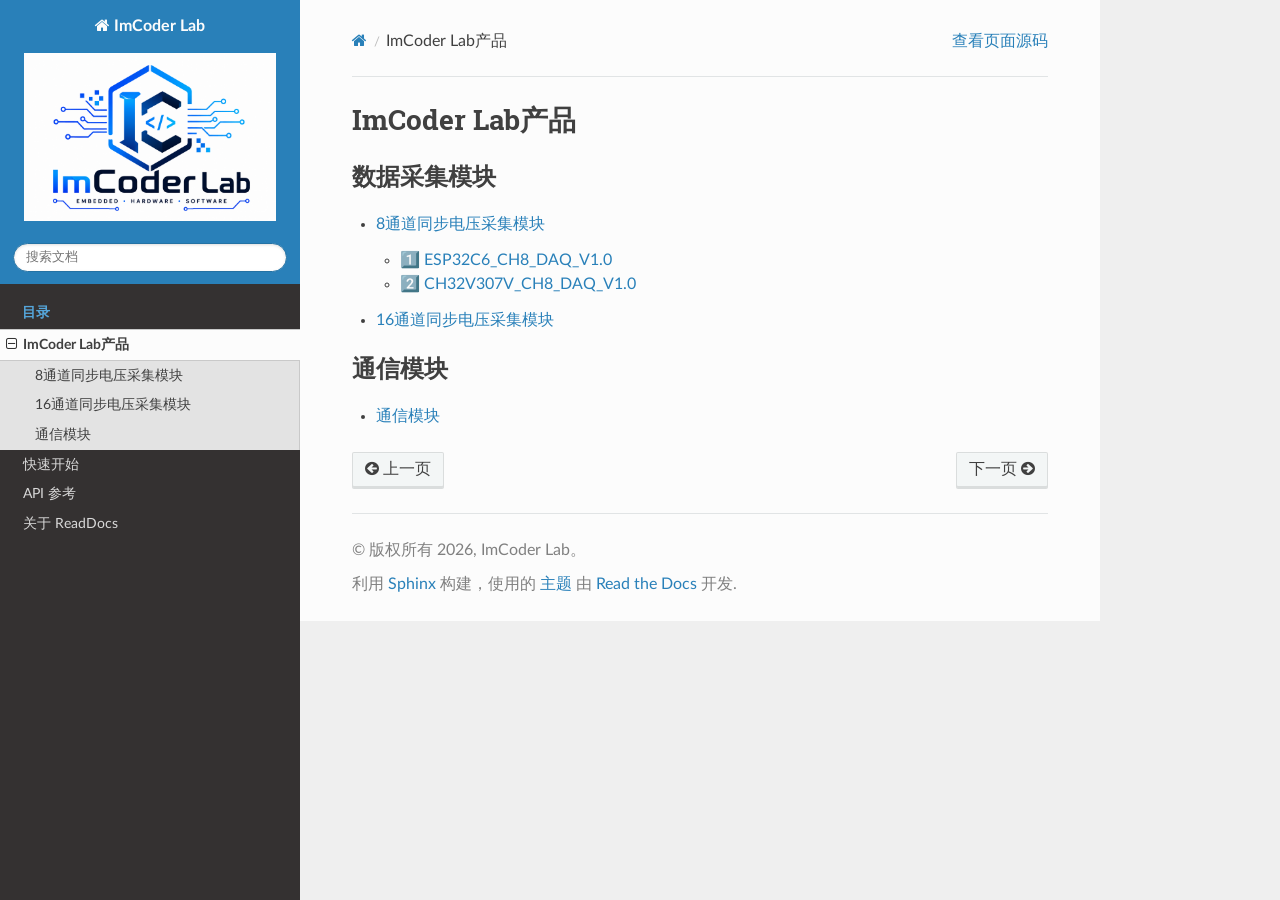
==== COYOO/index.html @ 56fe459a "deploy: b90e2e3e01187cd145801e1b034f54eebf0fd75b" ====
<!DOCTYPE html>
<html class="writer-html5" lang="zh-CN" data-content_root="../">
<head>
  <meta charset="utf-8" /><meta name="viewport" content="width=device-width, initial-scale=1" />

  <meta name="viewport" content="width=device-width, initial-scale=1.0" />
  <title>ImCoder Lab产品 &mdash; ImCoder Lab V1.0 文档</title>
      <link rel="stylesheet" type="text/css" href="../_static/pygments.css?v=b86133f3" />
      <link rel="stylesheet" type="text/css" href="../_static/css/theme.css?v=9edc463e" />
      <link rel="stylesheet" type="text/css" href="../_static/custom.css?v=e322a08d" />

  
      <script src="../_static/jquery.js?v=5d32c60e"></script>
      <script src="../_static/_sphinx_javascript_frameworks_compat.js?v=2cd50e6c"></script>
      <script src="../_static/documentation_options.js?v=3f0bcac8"></script>
      <script src="../_static/doctools.js?v=fd6eb6e6"></script>
      <script src="../_static/sphinx_highlight.js?v=6ffebe34"></script>
      <script src="../_static/translations.js?v=540d3cec"></script>
    <script src="../_static/js/theme.js"></script>
    <link rel="author" title="关于此文档" href="../about.html" />
    <link rel="index" title="索引" href="../genindex.html" />
    <link rel="search" title="搜索" href="../search.html" />
    <link rel="next" title="8通道同步电压采集模块" href="COYOO.html" />
    <link rel="prev" title="ImCoder Lab 文档中心" href="../index.html" /> 
</head>

<body class="wy-body-for-nav"> 
  <div class="wy-grid-for-nav">
    <nav data-toggle="wy-nav-shift" class="wy-nav-side">
      <div class="wy-side-scroll">
        <div class="wy-side-nav-search" >

          
          
          <a href="../index.html" class="icon icon-home">
            ImCoder Lab
              <img src="../_static/logo.svg" class="logo" alt="Logo"/>
          </a>
<div role="search">
  <form id="rtd-search-form" class="wy-form" action="../search.html" method="get">
    <input type="text" name="q" placeholder="搜索文档" aria-label="搜索文档" />
    <input type="hidden" name="check_keywords" value="yes" />
    <input type="hidden" name="area" value="default" />
  </form>
</div>
        </div><div class="wy-menu wy-menu-vertical" data-spy="affix" role="navigation" aria-label="导航菜单">
              <p class="caption" role="heading"><span class="caption-text">目录</span></p>
<ul class="current">
<li class="toctree-l1 current"><a class="current reference internal" href="#">ImCoder Lab产品</a><ul>
<li class="toctree-l2"><a class="reference internal" href="COYOO.html">8通道同步电压采集模块</a></li>
<li class="toctree-l2"><a class="reference internal" href="COYOO.html#id2">16通道同步电压采集模块</a></li>
<li class="toctree-l2"><a class="reference internal" href="imod.html">通信模块</a></li>
</ul>
</li>
<li class="toctree-l1"><a class="reference internal" href="../quickstart.html">快速开始</a></li>
<li class="toctree-l1"><a class="reference internal" href="../api.html">API 参考</a></li>
<li class="toctree-l1"><a class="reference internal" href="../about.html">关于 ReadDocs</a></li>
</ul>

        </div>
      </div>
    </nav>

    <section data-toggle="wy-nav-shift" class="wy-nav-content-wrap"><nav class="wy-nav-top" aria-label="移动版导航菜单" >
          <i data-toggle="wy-nav-top" class="fa fa-bars"></i>
          <a href="../index.html">ImCoder Lab</a>
      </nav>

      <div class="wy-nav-content">
        <div class="rst-content">
          <div role="navigation" aria-label="页面导航">
  <ul class="wy-breadcrumbs">
      <li><a href="../index.html" class="icon icon-home" aria-label="Home"></a></li>
      <li class="breadcrumb-item active">ImCoder Lab产品</li>
      <li class="wy-breadcrumbs-aside">
            <a href="../_sources/COYOO/index.rst.txt" rel="nofollow"> 查看页面源码</a>
      </li>
  </ul>
  <hr/>
</div>
          <div role="main" class="document" itemscope="itemscope" itemtype="http://schema.org/Article">
           <div itemprop="articleBody">
             
  <section id="imcoder-lab">
<h1>ImCoder Lab产品<a class="headerlink" href="#imcoder-lab" title="链接到此标题。"></a></h1>
<div class="toctree-wrapper compound">
<p class="caption" role="heading"><span class="caption-text">数据采集模块</span></p>
<ul>
<li class="toctree-l1"><a class="reference internal" href="COYOO.html">8通道同步电压采集模块</a><ul>
<li class="toctree-l2"><a class="reference internal" href="COYOO.html#esp32c6-ch8-daq-v1-0"><span class="xref myst">1️⃣ ESP32C6_CH8_DAQ_V1.0</span></a></li>
<li class="toctree-l2"><a class="reference internal" href="COYOO.html#ch32v307v-ch8-daq-v1-0"><span class="xref myst">2️⃣ CH32V307V_CH8_DAQ_V1.0</span></a></li>
</ul>
</li>
<li class="toctree-l1"><a class="reference internal" href="COYOO.html#id2">16通道同步电压采集模块</a></li>
</ul>
</div>
<div class="toctree-wrapper compound">
<p class="caption" role="heading"><span class="caption-text">通信模块</span></p>
<ul>
<li class="toctree-l1"><a class="reference internal" href="imod.html">通信模块</a></li>
</ul>
</div>
</section>


           </div>
          </div>
          <footer><div class="rst-footer-buttons" role="navigation" aria-label="页脚">
        <a href="../index.html" class="btn btn-neutral float-left" title="ImCoder Lab 文档中心" accesskey="p" rel="prev"><span class="fa fa-arrow-circle-left" aria-hidden="true"></span> 上一页</a>
        <a href="COYOO.html" class="btn btn-neutral float-right" title="8通道同步电压采集模块" accesskey="n" rel="next">下一页 <span class="fa fa-arrow-circle-right" aria-hidden="true"></span></a>
    </div>

  <hr/>

  <div role="contentinfo">
    <p>&#169; 版权所有 2026, ImCoder Lab。</p>
  </div>

  利用 <a href="https://www.sphinx-doc.org/">Sphinx</a> 构建，使用的 
    <a href="https://github.com/readthedocs/sphinx_rtd_theme">主题</a>
    由 <a href="https://readthedocs.org">Read the Docs</a> 开发.
   

</footer>
        </div>
      </div>
    </section>
  </div>
  <script>
      jQuery(function () {
          SphinxRtdTheme.Navigation.enable(true);
      });
  </script> 

</body>
</html>
---- _static/pygments.css ----
pre { line-height: 125%; }
td.linenos .normal { color: inherit; background-color: transparent; padding-left: 5px; padding-right: 5px; }
span.linenos { color: inherit; background-color: transparent; padding-left: 5px; padding-right: 5px; }
td.linenos .special { color: #000000; background-color: #ffffc0; padding-left: 5px; padding-right: 5px; }
span.linenos.special { color: #000000; background-color: #ffffc0; padding-left: 5px; padding-right: 5px; }
.highlight .hll { background-color: #ffffcc }
.highlight { background: #f8f8f8; }
.highlight .c { color: #3D7B7B; font-style: italic } /* Comment */
.highlight .err { border: 1px solid #F00 } /* Error */
.highlight .k { color: #008000; font-weight: bold } /* Keyword */
.highlight .o { color: #666 } /* Operator */
.highlight .ch { color: #3D7B7B; font-style: italic } /* Comment.Hashbang */
.highlight .cm { color: #3D7B7B; font-style: italic } /* Comment.Multiline */
.highlight .cp { color: #9C6500 } /* Comment.Preproc */
.highlight .cpf { color: #3D7B7B; font-style: italic } /* Comment.PreprocFile */
.highlight .c1 { color: #3D7B7B; font-style: italic } /* Comment.Single */
.highlight .cs { color: #3D7B7B; font-style: italic } /* Comment.Special */
.highlight .gd { color: #A00000 } /* Generic.Deleted */
.highlight .ge { font-style: italic } /* Generic.Emph */
.highlight .ges { font-weight: bold; font-style: italic } /* Generic.EmphStrong */
.highlight .gr { color: #E40000 } /* Generic.Error */
.highlight .gh { color: #000080; font-weight: bold } /* Generic.Heading */
.highlight .gi { color: #008400 } /* Generic.Inserted */
.highlight .go { color: #717171 } /* Generic.Output */
.highlight .gp { color: #000080; font-weight: bold } /* Generic.Prompt */
.highlight .gs { font-weight: bold } /* Generic.Strong */
.highlight .gu { color: #800080; font-weight: bold } /* Generic.Subheading */
.highlight .gt { color: #04D } /* Generic.Traceback */
.highlight .kc { color: #008000; font-weight: bold } /* Keyword.Constant */
.highlight .kd { color: #008000; font-weight: bold } /* Keyword.Declaration */
.highlight .kn { color: #008000; font-weight: bold } /* Keyword.Namespace */
.highlight .kp { color: #008000 } /* Keyword.Pseudo */
.highlight .kr { color: #008000; font-weight: bold } /* Keyword.Reserved */
.highlight .kt { color: #B00040 } /* Keyword.Type */
.highlight .m { color: #666 } /* Literal.Number */
.highlight .s { color: #BA2121 } /* Literal.String */
.highlight .na { color: #687822 } /* Name.Attribute */
.highlight .nb { color: #008000 } /* Name.Builtin */
.highlight .nc { color: #00F; font-weight: bold } /* Name.Class */
.highlight .no { color: #800 } /* Name.Constant */
.highlight .nd { color: #A2F } /* Name.Decorator */
.highlight .ni { color: #717171; font-weight: bold } /* Name.Entity */
.highlight .ne { color: #CB3F38; font-weight: bold } /* Name.Exception */
.highlight .nf { color: #00F } /* Name.Function */
.highlight .nl { color: #767600 } /* Name.Label */
.highlight .nn { color: #00F; font-weight: bold } /* Name.Namespace */
.highlight .nt { color: #008000; font-weight: bold } /* Name.Tag */
.highlight .nv { color: #19177C } /* Name.Variable */
.highlight .ow { color: #A2F; font-weight: bold } /* Operator.Word */
.highlight .w { color: #BBB } /* Text.Whitespace */
.highlight .mb { color: #666 } /* Literal.Number.Bin */
.highlight .mf { color: #666 } /* Literal.Number.Float */
.highlight .mh { color: #666 } /* Literal.Number.Hex */
.highlight .mi { color: #666 } /* Literal.Number.Integer */
.highlight .mo { color: #666 } /* Literal.Number.Oct */
.highlight .sa { color: #BA2121 } /* Literal.String.Affix */
.highlight .sb { color: #BA2121 } /* Literal.String.Backtick */
.highlight .sc { color: #BA2121 } /* Literal.String.Char */
.highlight .dl { color: #BA2121 } /* Literal.String.Delimiter */
.highlight .sd { color: #BA2121; font-style: italic } /* Literal.String.Doc */
.highlight .s2 { color: #BA2121 } /* Literal.String.Double */
.highlight .se { color: #AA5D1F; font-weight: bold } /* Literal.String.Escape */
.highlight .sh { color: #BA2121 } /* Literal.String.Heredoc */
.highlight .si { color: #A45A77; font-weight: bold } /* Literal.String.Interpol */
.highlight .sx { color: #008000 } /* Literal.String.Other */
.highlight .sr { color: #A45A77 } /* Literal.String.Regex */
.highlight .s1 { color: #BA2121 } /* Literal.String.Single */
.highlight .ss { color: #19177C } /* Literal.String.Symbol */
.highlight .bp { color: #008000 } /* Name.Builtin.Pseudo */
.highlight .fm { color: #00F } /* Name.Function.Magic */
.highlight .vc { color: #19177C } /* Name.Variable.Class */
.highlight .vg { color: #19177C } /* Name.Variable.Global */
.highlight .vi { color: #19177C } /* Name.Variable.Instance */
.highlight .vm { color: #19177C } /* Name.Variable.Magic */
.highlight .il { color: #666 } /* Literal.Number.Integer.Long */
---- _static/css/theme.css ----
html{box-sizing:border-box}*,:after,:before{box-sizing:inherit}article,aside,details,figcaption,figure,footer,header,hgroup,nav,section{display:block}audio,canvas,video{display:inline-block;*display:inline;*zoom:1}[hidden],audio:not([controls]){display:none}*{-webkit-box-sizing:border-box;-moz-box-sizing:border-box;box-sizing:border-box}html{font-size:100%;-webkit-text-size-adjust:100%;-ms-text-size-adjust:100%}body{margin:0}a:active,a:hover{outline:0}abbr[title]{border-bottom:1px dotted}b,strong{font-weight:700}blockquote{margin:0}dfn{font-style:italic}ins{background:#ff9;text-decoration:none}ins,mark{color:#000}mark{background:#ff0;font-style:italic;font-weight:700}.rst-content code,.rst-content tt,code,kbd,pre,samp{font-family:monospace,serif;_font-family:courier new,monospace;font-size:1em}pre{white-space:pre}q{quotes:none}q:after,q:before{content:"";content:none}small{font-size:85%}sub,sup{font-size:75%;line-height:0;position:relative;vertical-align:baseline}sup{top:-.5em}sub{bottom:-.25em}dl,ol,ul{margin:0;padding:0;list-style:none;list-style-image:none}li{list-style:none}dd{margin:0}img{border:0;-ms-interpolation-mode:bicubic;vertical-align:middle;max-width:100%}svg:not(:root){overflow:hidden}figure,form{margin:0}label{cursor:pointer}button,input,select,textarea{font-size:100%;margin:0;vertical-align:baseline;*vertical-align:middle}button,input{line-height:normal}button,input[type=button],input[type=reset],input[type=submit]{cursor:pointer;-webkit-appearance:button;*overflow:visible}button[disabled],input[disabled]{cursor:default}input[type=search]{-webkit-appearance:textfield;-moz-box-sizing:content-box;-webkit-box-sizing:content-box;box-sizing:content-box}textarea{resize:vertical}table{border-collapse:collapse;border-spacing:0}td{vertical-align:top}.chromeframe{margin:.2em 0;background:#ccc;color:#000;padding:.2em 0}.ir{display:block;border:0;text-indent:-999em;overflow:hidden;background-color:transparent;background-repeat:no-repeat;text-align:left;direction:ltr;*line-height:0}.ir br{display:none}.hidden{display:none!important;visibility:hidden}.visuallyhidden{border:0;clip:rect(0 0 0 0);height:1px;margin:-1px;overflow:hidden;padding:0;position:absolute;width:1px}.visuallyhidden.focusable:active,.visuallyhidden.focusable:focus{clip:auto;height:auto;margin:0;overflow:visible;position:static;width:auto}.invisible{visibility:hidden}.relative{position:relative}big,small{font-size:100%}@media print{body,html,section{background:none!important}*{box-shadow:none!important;text-shadow:none!important;filter:none!important;-ms-filter:none!important}a,a:visited{text-decoration:underline}.ir a:after,a[href^="#"]:after,a[href^="javascript:"]:after{content:""}blockquote,pre{page-break-inside:avoid}thead{display:table-header-group}img,tr{page-break-inside:avoid}img{max-width:100%!important}@page{margin:.5cm}.rst-content .toctree-wrapper>p.caption,h2,h3,p{orphans:3;widows:3}.rst-content .toctree-wrapper>p.caption,h2,h3{page-break-after:avoid}}.btn,.fa:before,.icon:before,.rst-content .admonition,.rst-content .admonition-title:before,.rst-content .admonition-todo,.rst-content .attention,.rst-content .caution,.rst-content .code-block-caption .headerlink:before,.rst-content .danger,.rst-content .eqno .headerlink:before,.rst-content .error,.rst-content .hint,.rst-content .important,.rst-content .note,.rst-content .seealso,.rst-content .tip,.rst-content .warning,.rst-content code.download span:first-child:before,.rst-content dl dt .headerlink:before,.rst-content h1 .headerlink:before,.rst-content h2 .headerlink:before,.rst-content h3 .headerlink:before,.rst-content h4 .headerlink:before,.rst-content h5 .headerlink:before,.rst-content h6 .headerlink:before,.rst-content p.caption .headerlink:before,.rst-content p .headerlink:before,.rst-content table>caption .headerlink:before,.rst-content tt.download span:first-child:before,.wy-alert,.wy-dropdown .caret:before,.wy-inline-validate.wy-inline-validate-danger .wy-input-context:before,.wy-inline-validate.wy-inline-validate-info .wy-input-context:before,.wy-inline-validate.wy-inline-validate-success .wy-input-context:before,.wy-inline-validate.wy-inline-validate-warning .wy-input-context:before,.wy-menu-vertical li.current>a button.toctree-expand:before,.wy-menu-vertical li.on a button.toctree-expand:before,.wy-menu-vertical li button.toctree-expand:before,input[type=color],input[type=date],input[type=datetime-local],input[type=datetime],input[type=email],input[type=month],input[type=number],input[type=password],input[type=search],input[type=tel],input[type=text],input[type=time],input[type=url],input[type=week],select,textarea{-webkit-font-smoothing:antialiased}.clearfix{*zoom:1}.clearfix:after,.clearfix:before{display:table;content:""}.clearfix:after{clear:both}/*!
 *  Font Awesome 4.7.0 by @davegandy - http://fontawesome.io - @fontawesome
 *  License - http://fontawesome.io/license (Font: SIL OFL 1.1, CSS: MIT License)
 */@font-face{font-family:FontAwesome;src:url(fonts/fontawesome-webfont.eot?674f50d287a8c48dc19ba404d20fe713);src:url(fonts/fontawesome-webfont.eot?674f50d287a8c48dc19ba404d20fe713?#iefix&v=4.7.0) format("embedded-opentype"),url(fonts/fontawesome-webfont.woff2?af7ae505a9eed503f8b8e6982036873e) format("woff2"),url(fonts/fontawesome-webfont.woff?fee66e712a8a08eef5805a46892932ad) format("woff"),url(fonts/fontawesome-webfont.ttf?b06871f281fee6b241d60582ae9369b9) format("truetype"),url(fonts/fontawesome-webfont.svg?912ec66d7572ff821749319396470bde#fontawesomeregular) format("svg");font-weight:400;font-style:normal}.fa,.icon,.rst-content .admonition-title,.rst-content .code-block-caption .headerlink,.rst-content .eqno .headerlink,.rst-content code.download span:first-child,.rst-content dl dt .headerlink,.rst-content h1 .headerlink,.rst-content h2 .headerlink,.rst-content h3 .headerlink,.rst-content h4 .headerlink,.rst-content h5 .headerlink,.rst-content h6 .headerlink,.rst-content p.caption .headerlink,.rst-content p .headerlink,.rst-content table>caption .headerlink,.rst-content tt.download span:first-child,.wy-menu-vertical li.current>a button.toctree-expand,.wy-menu-vertical li.on a button.toctree-expand,.wy-menu-vertical li button.toctree-expand{display:inline-block;font:normal normal normal 14px/1 FontAwesome;font-size:inherit;text-rendering:auto;-webkit-font-smoothing:antialiased;-moz-osx-font-smoothing:grayscale}.fa-lg{font-size:1.33333em;line-height:.75em;vertical-align:-15%}.fa-2x{font-size:2em}.fa-3x{font-size:3em}.fa-4x{font-size:4em}.fa-5x{font-size:5em}.fa-fw{width:1.28571em;text-align:center}.fa-ul{padding-left:0;margin-left:2.14286em;list-style-type:none}.fa-ul>li{position:relative}.fa-li{position:absolute;left:-2.14286em;width:2.14286em;top:.14286em;text-align:center}.fa-li.fa-lg{left:-1.85714em}.fa-border{padding:.2em .25em .15em;border:.08em solid #eee;border-radius:.1em}.fa-pull-left{float:left}.fa-pull-right{float:right}.fa-pull-left.icon,.fa.fa-pull-left,.rst-content .code-block-caption .fa-pull-left.headerlink,.rst-content .eqno .fa-pull-left.headerlink,.rst-content .fa-pull-left.admonition-title,.rst-content code.download span.fa-pull-left:first-child,.rst-content dl dt .fa-pull-left.headerlink,.rst-content h1 .fa-pull-left.headerlink,.rst-content h2 .fa-pull-left.headerlink,.rst-content h3 .fa-pull-left.headerlink,.rst-content h4 .fa-pull-left.headerlink,.rst-content h5 .fa-pull-left.headerlink,.rst-content h6 .fa-pull-left.headerlink,.rst-content p .fa-pull-left.headerlink,.rst-content table>caption .fa-pull-left.headerlink,.rst-content tt.download span.fa-pull-left:first-child,.wy-menu-vertical li.current>a button.fa-pull-left.toctree-expand,.wy-menu-vertical li.on a button.fa-pull-left.toctree-expand,.wy-menu-vertical li button.fa-pull-left.toctree-expand{margin-right:.3em}.fa-pull-right.icon,.fa.fa-pull-right,.rst-content .code-block-caption .fa-pull-right.headerlink,.rst-content .eqno .fa-pull-right.headerlink,.rst-content .fa-pull-right.admonition-title,.rst-content code.download span.fa-pull-right:first-child,.rst-content dl dt .fa-pull-right.headerlink,.rst-content h1 .fa-pull-right.headerlink,.rst-content h2 .fa-pull-right.headerlink,.rst-content h3 .fa-pull-right.headerlink,.rst-content h4 .fa-pull-right.headerlink,.rst-content h5 .fa-pull-right.headerlink,.rst-content h6 .fa-pull-right.headerlink,.rst-content p .fa-pull-right.headerlink,.rst-content table>caption .fa-pull-right.headerlink,.rst-content tt.download span.fa-pull-right:first-child,.wy-menu-vertical li.current>a button.fa-pull-right.toctree-expand,.wy-menu-vertical li.on a button.fa-pull-right.toctree-expand,.wy-menu-vertical li button.fa-pull-right.toctree-expand{margin-left:.3em}.pull-right{float:right}.pull-left{float:left}.fa.pull-left,.pull-left.icon,.rst-content .code-block-caption .pull-left.headerlink,.rst-content .eqno .pull-left.headerlink,.rst-content .pull-left.admonition-title,.rst-content code.download span.pull-left:first-child,.rst-content dl dt .pull-left.headerlink,.rst-content h1 .pull-left.headerlink,.rst-content h2 .pull-left.headerlink,.rst-content h3 .pull-left.headerlink,.rst-content h4 .pull-left.headerlink,.rst-content h5 .pull-left.headerlink,.rst-content h6 .pull-left.headerlink,.rst-content p .pull-left.headerlink,.rst-content table>caption .pull-left.headerlink,.rst-content tt.download span.pull-left:first-child,.wy-menu-vertical li.current>a button.pull-left.toctree-expand,.wy-menu-vertical li.on a button.pull-left.toctree-expand,.wy-menu-vertical li button.pull-left.toctree-expand{margin-right:.3em}.fa.pull-right,.pull-right.icon,.rst-content .code-block-caption .pull-right.headerlink,.rst-content .eqno .pull-right.headerlink,.rst-content .pull-right.admonition-title,.rst-content code.download span.pull-right:first-child,.rst-content dl dt .pull-right.headerlink,.rst-content h1 .pull-right.headerlink,.rst-content h2 .pull-right.headerlink,.rst-content h3 .pull-right.headerlink,.rst-content h4 .pull-right.headerlink,.rst-content h5 .pull-right.headerlink,.rst-content h6 .pull-right.headerlink,.rst-content p .pull-right.headerlink,.rst-content table>caption .pull-right.headerlink,.rst-content tt.download span.pull-right:first-child,.wy-menu-vertical li.current>a button.pull-right.toctree-expand,.wy-menu-vertical li.on a button.pull-right.toctree-expand,.wy-menu-vertical li button.pull-right.toctree-expand{margin-left:.3em}.fa-spin{-webkit-animation:fa-spin 2s linear infinite;animation:fa-spin 2s linear infinite}.fa-pulse{-webkit-animation:fa-spin 1s steps(8) infinite;animation:fa-spin 1s steps(8) infinite}@-webkit-keyframes fa-spin{0%{-webkit-transform:rotate(0deg);transform:rotate(0deg)}to{-webkit-transform:rotate(359deg);transform:rotate(359deg)}}@keyframes fa-spin{0%{-webkit-transform:rotate(0deg);transform:rotate(0deg)}to{-webkit-transform:rotate(359deg);transform:rotate(359deg)}}.fa-rotate-90{-ms-filter:"progid:DXImageTransform.Microsoft.BasicImage(rotation=1)";-webkit-transform:rotate(90deg);-ms-transform:rotate(90deg);transform:rotate(90deg)}.fa-rotate-180{-ms-filter:"progid:DXImageTransform.Microsoft.BasicImage(rotation=2)";-webkit-transform:rotate(180deg);-ms-transform:rotate(180deg);transform:rotate(180deg)}.fa-rotate-270{-ms-filter:"progid:DXImageTransform.Microsoft.BasicImage(rotation=3)";-webkit-transform:rotate(270deg);-ms-transform:rotate(270deg);transform:rotate(270deg)}.fa-flip-horizontal{-ms-filter:"progid:DXImageTransform.Microsoft.BasicImage(rotation=0, mirror=1)";-webkit-transform:scaleX(-1);-ms-transform:scaleX(-1);transform:scaleX(-1)}.fa-flip-vertical{-ms-filter:"progid:DXImageTransform.Microsoft.BasicImage(rotation=2, mirror=1)";-webkit-transform:scaleY(-1);-ms-transform:scaleY(-1);transform:scaleY(-1)}:root .fa-flip-horizontal,:root .fa-flip-vertical,:root .fa-rotate-90,:root .fa-rotate-180,:root .fa-rotate-270{filter:none}.fa-stack{position:relative;display:inline-block;width:2em;height:2em;line-height:2em;vertical-align:middle}.fa-stack-1x,.fa-stack-2x{position:absolute;left:0;width:100%;text-align:center}.fa-stack-1x{line-height:inherit}.fa-stack-2x{font-size:2em}.fa-inverse{color:#fff}.fa-glass:before{content:""}.fa-music:before{content:""}.fa-search:before,.icon-search:before{content:""}.fa-envelope-o:before{content:""}.fa-heart:before{content:""}.fa-star:before{content:""}.fa-star-o:before{content:""}.fa-user:before{content:""}.fa-film:before{content:""}.fa-th-large:before{content:""}.fa-th:before{content:""}.fa-th-list:before{content:""}.fa-check:before{content:""}.fa-close:before,.fa-remove:before,.fa-times:before{content:""}.fa-search-plus:before{content:""}.fa-search-minus:before{content:""}.fa-power-off:before{content:""}.fa-signal:before{content:""}.fa-cog:before,.fa-gear:before{content:""}.fa-trash-o:before{content:""}.fa-home:before,.icon-home:before{content:""}.fa-file-o:before{content:""}.fa-clock-o:before{content:""}.fa-road:before{content:""}.fa-download:before,.rst-content code.download span:first-child:before,.rst-content tt.download span:first-child:before{content:""}.fa-arrow-circle-o-down:before{content:""}.fa-arrow-circle-o-up:before{content:""}.fa-inbox:before{content:""}.fa-play-circle-o:before{content:""}.fa-repeat:before,.fa-rotate-right:before{content:""}.fa-refresh:before{content:""}.fa-list-alt:before{content:""}.fa-lock:before{content:""}.fa-flag:before{content:""}.fa-headphones:before{content:""}.fa-volume-off:before{content:""}.fa-volume-down:before{content:""}.fa-volume-up:before{content:""}.fa-qrcode:before{content:""}.fa-barcode:before{content:""}.fa-tag:before{content:""}.fa-tags:before{content:""}.fa-book:before,.icon-book:before{content:""}.fa-bookmark:before{content:""}.fa-print:before{content:""}.fa-camera:before{content:""}.fa-font:before{content:""}.fa-bold:before{content:""}.fa-italic:before{content:""}.fa-text-height:before{content:""}.fa-text-width:before{content:""}.fa-align-left:before{content:""}.fa-align-center:before{content:""}.fa-align-right:before{content:""}.fa-align-justify:before{content:""}.fa-list:before{content:""}.fa-dedent:before,.fa-outdent:before{content:""}.fa-indent:before{content:""}.fa-video-camera:before{content:""}.fa-image:before,.fa-photo:before,.fa-picture-o:before{content:""}.fa-pencil:before{content:""}.fa-map-marker:before{content:""}.fa-adjust:before{content:""}.fa-tint:before{content:""}.fa-edit:before,.fa-pencil-square-o:before{content:""}.fa-share-square-o:before{content:""}.fa-check-square-o:before{content:""}.fa-arrows:before{content:""}.fa-step-backward:before{content:""}.fa-fast-backward:before{content:""}.fa-backward:before{content:""}.fa-play:before{content:""}.fa-pause:before{content:""}.fa-stop:before{content:""}.fa-forward:before{content:""}.fa-fast-forward:before{content:""}.fa-step-forward:before{content:""}.fa-eject:before{content:""}.fa-chevron-left:before{content:""}.fa-chevron-right:before{content:""}.fa-plus-circle:before{content:""}.fa-minus-circle:before{content:""}.fa-times-circle:before,.wy-inline-validate.wy-inline-validate-danger .wy-input-context:before{content:""}.fa-check-circle:before,.wy-inline-validate.wy-inline-validate-success .wy-input-context:before{content:""}.fa-question-circle:before{content:""}.fa-info-circle:before{content:""}.fa-crosshairs:before{content:""}.fa-times-circle-o:before{content:""}.fa-check-circle-o:before{content:""}.fa-ban:before{content:""}.fa-arrow-left:before{content:""}.fa-arrow-right:before{content:""}.fa-arrow-up:before{content:""}.fa-arrow-down:before{content:""}.fa-mail-forward:before,.fa-share:before{content:""}.fa-expand:before{content:""}.fa-compress:before{content:""}.fa-plus:before{content:""}.fa-minus:before{content:""}.fa-asterisk:before{content:""}.fa-exclamation-circle:before,.rst-content .admonition-title:before,.wy-inline-validate.wy-inline-validate-info .wy-input-context:before,.wy-inline-validate.wy-inline-validate-warning .wy-input-context:before{content:""}.fa-gift:before{content:""}.fa-leaf:before{content:""}.fa-fire:before,.icon-fire:before{content:""}.fa-eye:before{content:""}.fa-eye-slash:before{content:""}.fa-exclamation-triangle:before,.fa-warning:before{content:""}.fa-plane:before{content:""}.fa-calendar:before{content:""}.fa-random:before{content:""}.fa-comment:before{content:""}.fa-magnet:before{content:""}.fa-chevron-up:before{content:""}.fa-chevron-down:before{content:""}.fa-retweet:before{content:""}.fa-shopping-cart:before{content:""}.fa-folder:before{content:""}.fa-folder-open:before{content:""}.fa-arrows-v:before{content:""}.fa-arrows-h:before{content:""}.fa-bar-chart-o:before,.fa-bar-chart:before{content:""}.fa-twitter-square:before{content:""}.fa-facebook-square:before{content:""}.fa-camera-retro:before{content:""}.fa-key:before{content:""}.fa-cogs:before,.fa-gears:before{content:""}.fa-comments:before{content:""}.fa-thumbs-o-up:before{content:""}.fa-thumbs-o-down:before{content:""}.fa-star-half:before{content:""}.fa-heart-o:before{content:""}.fa-sign-out:before{content:""}.fa-linkedin-square:before{content:""}.fa-thumb-tack:before{content:""}.fa-external-link:before{content:""}.fa-sign-in:before{content:""}.fa-trophy:before{content:""}.fa-github-square:before{content:""}.fa-upload:before{content:""}.fa-lemon-o:before{content:""}.fa-phone:before{content:""}.fa-square-o:before{content:""}.fa-bookmark-o:before{content:""}.fa-phone-square:before{content:""}.fa-twitter:before{content:""}.fa-facebook-f:before,.fa-facebook:before{content:""}.fa-github:before,.icon-github:before{content:""}.fa-unlock:before{content:""}.fa-credit-card:before{content:""}.fa-feed:before,.fa-rss:before{content:""}.fa-hdd-o:before{content:""}.fa-bullhorn:before{content:""}.fa-bell:before{content:""}.fa-certificate:before{content:""}.fa-hand-o-right:before{content:""}.fa-hand-o-left:before{content:""}.fa-hand-o-up:before{content:""}.fa-hand-o-down:before{content:""}.fa-arrow-circle-left:before,.icon-circle-arrow-left:before{content:""}.fa-arrow-circle-right:before,.icon-circle-arrow-right:before{content:""}.fa-arrow-circle-up:before{content:""}.fa-arrow-circle-down:before{content:""}.fa-globe:before{content:""}.fa-wrench:before{content:""}.fa-tasks:before{content:""}.fa-filter:before{content:""}.fa-briefcase:before{content:""}.fa-arrows-alt:before{content:""}.fa-group:before,.fa-users:before{content:""}.fa-chain:before,.fa-link:before,.icon-link:before{content:""}.fa-cloud:before{content:""}.fa-flask:before{content:""}.fa-cut:before,.fa-scissors:before{content:""}.fa-copy:before,.fa-files-o:before{content:""}.fa-paperclip:before{content:""}.fa-floppy-o:before,.fa-save:before{content:""}.fa-square:before{content:""}.fa-bars:before,.fa-navicon:before,.fa-reorder:before{content:""}.fa-list-ul:before{content:""}.fa-list-ol:before{content:""}.fa-strikethrough:before{content:""}.fa-underline:before{content:""}.fa-table:before{content:""}.fa-magic:before{content:""}.fa-truck:before{content:""}.fa-pinterest:before{content:""}.fa-pinterest-square:before{content:""}.fa-google-plus-square:before{content:""}.fa-google-plus:before{content:""}.fa-money:before{content:""}.fa-caret-down:before,.icon-caret-down:before,.wy-dropdown .caret:before{content:""}.fa-caret-up:before{content:""}.fa-caret-left:before{content:""}.fa-caret-right:before{content:""}.fa-columns:before{content:""}.fa-sort:before,.fa-unsorted:before{content:""}.fa-sort-desc:before,.fa-sort-down:before{content:""}.fa-sort-asc:before,.fa-sort-up:before{content:""}.fa-envelope:before{content:""}.fa-linkedin:before{content:""}.fa-rotate-left:before,.fa-undo:before{content:""}.fa-gavel:before,.fa-legal:before{content:""}.fa-dashboard:before,.fa-tachometer:before{content:""}.fa-comment-o:before{content:""}.fa-comments-o:before{content:""}.fa-bolt:before,.fa-flash:before{content:""}.fa-sitemap:before{content:""}.fa-umbrella:before{content:""}.fa-clipboard:before,.fa-paste:before{content:""}.fa-lightbulb-o:before{content:""}.fa-exchange:before{content:""}.fa-cloud-download:before{content:""}.fa-cloud-upload:before{content:""}.fa-user-md:before{content:""}.fa-stethoscope:before{content:""}.fa-suitcase:before{content:""}.fa-bell-o:before{content:""}.fa-coffee:before{content:""}.fa-cutlery:before{content:""}.fa-file-text-o:before{content:""}.fa-building-o:before{content:""}.fa-hospital-o:before{content:""}.fa-ambulance:before{content:""}.fa-medkit:before{content:""}.fa-fighter-jet:before{content:""}.fa-beer:before{content:""}.fa-h-square:before{content:""}.fa-plus-square:before{content:""}.fa-angle-double-left:before{content:""}.fa-angle-double-right:before{content:""}.fa-angle-double-up:before{content:""}.fa-angle-double-down:before{content:""}.fa-angle-left:before{content:""}.fa-angle-right:before{content:""}.fa-angle-up:before{content:""}.fa-angle-down:before{content:""}.fa-desktop:before{content:""}.fa-laptop:before{content:""}.fa-tablet:before{content:""}.fa-mobile-phone:before,.fa-mobile:before{content:""}.fa-circle-o:before{content:""}.fa-quote-left:before{content:""}.fa-quote-right:before{content:""}.fa-spinner:before{content:""}.fa-circle:before{content:""}.fa-mail-reply:before,.fa-reply:before{content:""}.fa-github-alt:before{content:""}.fa-folder-o:before{content:""}.fa-folder-open-o:before{content:""}.fa-smile-o:before{content:""}.fa-frown-o:before{content:""}.fa-meh-o:before{content:""}.fa-gamepad:before{content:""}.fa-keyboard-o:before{content:""}.fa-flag-o:before{content:""}.fa-flag-checkered:before{content:""}.fa-terminal:before{content:""}.fa-code:before{content:""}.fa-mail-reply-all:before,.fa-reply-all:before{content:""}.fa-star-half-empty:before,.fa-star-half-full:before,.fa-star-half-o:before{content:""}.fa-location-arrow:before{content:""}.fa-crop:before{content:""}.fa-code-fork:before{content:""}.fa-chain-broken:before,.fa-unlink:before{content:""}.fa-question:before{content:""}.fa-info:before{content:""}.fa-exclamation:before{content:""}.fa-superscript:before{content:""}.fa-subscript:before{content:""}.fa-eraser:before{content:""}.fa-puzzle-piece:before{content:""}.fa-microphone:before{content:""}.fa-microphone-slash:before{content:""}.fa-shield:before{content:""}.fa-calendar-o:before{content:""}.fa-fire-extinguisher:before{content:""}.fa-rocket:before{content:""}.fa-maxcdn:before{content:""}.fa-chevron-circle-left:before{content:""}.fa-chevron-circle-right:before{content:""}.fa-chevron-circle-up:before{content:""}.fa-chevron-circle-down:before{content:""}.fa-html5:before{content:""}.fa-css3:before{content:""}.fa-anchor:before{content:""}.fa-unlock-alt:before{content:""}.fa-bullseye:before{content:""}.fa-ellipsis-h:before{content:""}.fa-ellipsis-v:before{content:""}.fa-rss-square:before{content:""}.fa-play-circle:before{content:""}.fa-ticket:before{content:""}.fa-minus-square:before{content:""}.fa-minus-square-o:before,.wy-menu-vertical li.current>a button.toctree-expand:before,.wy-menu-vertical li.on a button.toctree-expand:before{content:""}.fa-level-up:before{content:""}.fa-level-down:before{content:""}.fa-check-square:before{content:""}.fa-pencil-square:before{content:""}.fa-external-link-square:before{content:""}.fa-share-square:before{content:""}.fa-compass:before{content:""}.fa-caret-square-o-down:before,.fa-toggle-down:before{content:""}.fa-caret-square-o-up:before,.fa-toggle-up:before{content:""}.fa-caret-square-o-right:before,.fa-toggle-right:before{content:""}.fa-eur:before,.fa-euro:before{content:""}.fa-gbp:before{content:""}.fa-dollar:before,.fa-usd:before{content:""}.fa-inr:before,.fa-rupee:before{content:""}.fa-cny:before,.fa-jpy:before,.fa-rmb:before,.fa-yen:before{content:""}.fa-rouble:before,.fa-rub:before,.fa-ruble:before{content:""}.fa-krw:before,.fa-won:before{content:""}.fa-bitcoin:before,.fa-btc:before{content:""}.fa-file:before{content:""}.fa-file-text:before{content:""}.fa-sort-alpha-asc:before{content:""}.fa-sort-alpha-desc:before{content:""}.fa-sort-amount-asc:before{content:""}.fa-sort-amount-desc:before{content:""}.fa-sort-numeric-asc:before{content:""}.fa-sort-numeric-desc:before{content:""}.fa-thumbs-up:before{content:""}.fa-thumbs-down:before{content:""}.fa-youtube-square:before{content:""}.fa-youtube:before{content:""}.fa-xing:before{content:""}.fa-xing-square:before{content:""}.fa-youtube-play:before{content:""}.fa-dropbox:before{content:""}.fa-stack-overflow:before{content:""}.fa-instagram:before{content:""}.fa-flickr:before{content:""}.fa-adn:before{content:""}.fa-bitbucket:before,.icon-bitbucket:before{content:""}.fa-bitbucket-square:before{content:""}.fa-tumblr:before{content:""}.fa-tumblr-square:before{content:""}.fa-long-arrow-down:before{content:""}.fa-long-arrow-up:before{content:""}.fa-long-arrow-left:before{content:""}.fa-long-arrow-right:before{content:""}.fa-apple:before{content:""}.fa-windows:before{content:""}.fa-android:before{content:""}.fa-linux:before{content:""}.fa-dribbble:before{content:""}.fa-skype:before{content:""}.fa-foursquare:before{content:""}.fa-trello:before{content:""}.fa-female:before{content:""}.fa-male:before{content:""}.fa-gittip:before,.fa-gratipay:before{content:""}.fa-sun-o:before{content:""}.fa-moon-o:before{content:""}.fa-archive:before{content:""}.fa-bug:before{content:""}.fa-vk:before{content:""}.fa-weibo:before{content:""}.fa-renren:before{content:""}.fa-pagelines:before{content:""}.fa-stack-exchange:before{content:""}.fa-arrow-circle-o-right:before{content:""}.fa-arrow-circle-o-left:before{content:""}.fa-caret-square-o-left:before,.fa-toggle-left:before{content:""}.fa-dot-circle-o:before{content:""}.fa-wheelchair:before{content:""}.fa-vimeo-square:before{content:""}.fa-try:before,.fa-turkish-lira:before{content:""}.fa-plus-square-o:before,.wy-menu-vertical li button.toctree-expand:before{content:""}.fa-space-shuttle:before{content:""}.fa-slack:before{content:""}.fa-envelope-square:before{content:""}.fa-wordpress:before{content:""}.fa-openid:before{content:""}.fa-bank:before,.fa-institution:before,.fa-university:before{content:""}.fa-graduation-cap:before,.fa-mortar-board:before{content:""}.fa-yahoo:before{content:""}.fa-google:before{content:""}.fa-reddit:before{content:""}.fa-reddit-square:before{content:""}.fa-stumbleupon-circle:before{content:""}.fa-stumbleupon:before{content:""}.fa-delicious:before{content:""}.fa-digg:before{content:""}.fa-pied-piper-pp:before{content:""}.fa-pied-piper-alt:before{content:""}.fa-drupal:before{content:""}.fa-joomla:before{content:""}.fa-language:before{content:""}.fa-fax:before{content:""}.fa-building:before{content:""}.fa-child:before{content:""}.fa-paw:before{content:""}.fa-spoon:before{content:""}.fa-cube:before{content:""}.fa-cubes:before{content:""}.fa-behance:before{content:""}.fa-behance-square:before{content:""}.fa-steam:before{content:""}.fa-steam-square:before{content:""}.fa-recycle:before{content:""}.fa-automobile:before,.fa-car:before{content:""}.fa-cab:before,.fa-taxi:before{content:""}.fa-tree:before{content:""}.fa-spotify:before{content:""}.fa-deviantart:before{content:""}.fa-soundcloud:before{content:""}.fa-database:before{content:""}.fa-file-pdf-o:before{content:""}.fa-file-word-o:before{content:""}.fa-file-excel-o:before{content:""}.fa-file-powerpoint-o:before{content:""}.fa-file-image-o:before,.fa-file-photo-o:before,.fa-file-picture-o:before{content:""}.fa-file-archive-o:before,.fa-file-zip-o:before{content:""}.fa-file-audio-o:before,.fa-file-sound-o:before{content:""}.fa-file-movie-o:before,.fa-file-video-o:before{content:""}.fa-file-code-o:before{content:""}.fa-vine:before{content:""}.fa-codepen:before{content:""}.fa-jsfiddle:before{content:""}.fa-life-bouy:before,.fa-life-buoy:before,.fa-life-ring:before,.fa-life-saver:before,.fa-support:before{content:""}.fa-circle-o-notch:before{content:""}.fa-ra:before,.fa-rebel:before,.fa-resistance:before{content:""}.fa-empire:before,.fa-ge:before{content:""}.fa-git-square:before{content:""}.fa-git:before{content:""}.fa-hacker-news:before,.fa-y-combinator-square:before,.fa-yc-square:before{content:""}.fa-tencent-weibo:before{content:""}.fa-qq:before{content:""}.fa-wechat:before,.fa-weixin:before{content:""}.fa-paper-plane:before,.fa-send:before{content:""}.fa-paper-plane-o:before,.fa-send-o:before{content:""}.fa-history:before{content:""}.fa-circle-thin:before{content:""}.fa-header:before{content:""}.fa-paragraph:before{content:""}.fa-sliders:before{content:""}.fa-share-alt:before{content:""}.fa-share-alt-square:before{content:""}.fa-bomb:before{content:""}.fa-futbol-o:before,.fa-soccer-ball-o:before{content:""}.fa-tty:before{content:""}.fa-binoculars:before{content:""}.fa-plug:before{content:""}.fa-slideshare:before{content:""}.fa-twitch:before{content:""}.fa-yelp:before{content:""}.fa-newspaper-o:before{content:""}.fa-wifi:before{content:""}.fa-calculator:before{content:""}.fa-paypal:before{content:""}.fa-google-wallet:before{content:""}.fa-cc-visa:before{content:""}.fa-cc-mastercard:before{content:""}.fa-cc-discover:before{content:""}.fa-cc-amex:before{content:""}.fa-cc-paypal:before{content:""}.fa-cc-stripe:before{content:""}.fa-bell-slash:before{content:""}.fa-bell-slash-o:before{content:""}.fa-trash:before{content:""}.fa-copyright:before{content:""}.fa-at:before{content:""}.fa-eyedropper:before{content:""}.fa-paint-brush:before{content:""}.fa-birthday-cake:before{content:""}.fa-area-chart:before{content:""}.fa-pie-chart:before{content:""}.fa-line-chart:before{content:""}.fa-lastfm:before{content:""}.fa-lastfm-square:before{content:""}.fa-toggle-off:before{content:""}.fa-toggle-on:before{content:""}.fa-bicycle:before{content:""}.fa-bus:before{content:""}.fa-ioxhost:before{content:""}.fa-angellist:before{content:""}.fa-cc:before{content:""}.fa-ils:before,.fa-shekel:before,.fa-sheqel:before{content:""}.fa-meanpath:before{content:""}.fa-buysellads:before{content:""}.fa-connectdevelop:before{content:""}.fa-dashcube:before{content:""}.fa-forumbee:before{content:""}.fa-leanpub:before{content:""}.fa-sellsy:before{content:""}.fa-shirtsinbulk:before{content:""}.fa-simplybuilt:before{content:""}.fa-skyatlas:before{content:""}.fa-cart-plus:before{content:""}.fa-cart-arrow-down:before{content:""}.fa-diamond:before{content:""}.fa-ship:before{content:""}.fa-user-secret:before{content:""}.fa-motorcycle:before{content:""}.fa-street-view:before{content:""}.fa-heartbeat:before{content:""}.fa-venus:before{content:""}.fa-mars:before{content:""}.fa-mercury:before{content:""}.fa-intersex:before,.fa-transgender:before{content:""}.fa-transgender-alt:before{content:""}.fa-venus-double:before{content:""}.fa-mars-double:before{content:""}.fa-venus-mars:before{content:""}.fa-mars-stroke:before{content:""}.fa-mars-stroke-v:before{content:""}.fa-mars-stroke-h:before{content:""}.fa-neuter:before{content:""}.fa-genderless:before{content:""}.fa-facebook-official:before{content:""}.fa-pinterest-p:before{content:""}.fa-whatsapp:before{content:""}.fa-server:before{content:""}.fa-user-plus:before{content:""}.fa-user-times:before{content:""}.fa-bed:before,.fa-hotel:before{content:""}.fa-viacoin:before{content:""}.fa-train:before{content:""}.fa-subway:before{content:""}.fa-medium:before{content:""}.fa-y-combinator:before,.fa-yc:before{content:""}.fa-optin-monster:before{content:""}.fa-opencart:before{content:""}.fa-expeditedssl:before{content:""}.fa-battery-4:before,.fa-battery-full:before,.fa-battery:before{content:""}.fa-battery-3:before,.fa-battery-three-quarters:before{content:""}.fa-battery-2:before,.fa-battery-half:before{content:""}.fa-battery-1:before,.fa-battery-quarter:before{content:""}.fa-battery-0:before,.fa-battery-empty:before{content:""}.fa-mouse-pointer:before{content:""}.fa-i-cursor:before{content:""}.fa-object-group:before{content:""}.fa-object-ungroup:before{content:""}.fa-sticky-note:before{content:""}.fa-sticky-note-o:before{content:""}.fa-cc-jcb:before{content:""}.fa-cc-diners-club:before{content:""}.fa-clone:before{content:""}.fa-balance-scale:before{content:""}.fa-hourglass-o:before{content:""}.fa-hourglass-1:before,.fa-hourglass-start:before{content:""}.fa-hourglass-2:before,.fa-hourglass-half:before{content:""}.fa-hourglass-3:before,.fa-hourglass-end:before{content:""}.fa-hourglass:before{content:""}.fa-hand-grab-o:before,.fa-hand-rock-o:before{content:""}.fa-hand-paper-o:before,.fa-hand-stop-o:before{content:""}.fa-hand-scissors-o:before{content:""}.fa-hand-lizard-o:before{content:""}.fa-hand-spock-o:before{content:""}.fa-hand-pointer-o:before{content:""}.fa-hand-peace-o:before{content:""}.fa-trademark:before{content:""}.fa-registered:before{content:""}.fa-creative-commons:before{content:""}.fa-gg:before{content:""}.fa-gg-circle:before{content:""}.fa-tripadvisor:before{content:""}.fa-odnoklassniki:before{content:""}.fa-odnoklassniki-square:before{content:""}.fa-get-pocket:before{content:""}.fa-wikipedia-w:before{content:""}.fa-safari:before{content:""}.fa-chrome:before{content:""}.fa-firefox:before{content:""}.fa-opera:before{content:""}.fa-internet-explorer:before{content:""}.fa-television:before,.fa-tv:before{content:""}.fa-contao:before{content:""}.fa-500px:before{content:""}.fa-amazon:before{content:""}.fa-calendar-plus-o:before{content:""}.fa-calendar-minus-o:before{content:""}.fa-calendar-times-o:before{content:""}.fa-calendar-check-o:before{content:""}.fa-industry:before{content:""}.fa-map-pin:before{content:""}.fa-map-signs:before{content:""}.fa-map-o:before{content:""}.fa-map:before{content:""}.fa-commenting:before{content:""}.fa-commenting-o:before{content:""}.fa-houzz:before{content:""}.fa-vimeo:before{content:""}.fa-black-tie:before{content:""}.fa-fonticons:before{content:""}.fa-reddit-alien:before{content:""}.fa-edge:before{content:""}.fa-credit-card-alt:before{content:""}.fa-codiepie:before{content:""}.fa-modx:before{content:""}.fa-fort-awesome:before{content:""}.fa-usb:before{content:""}.fa-product-hunt:before{content:""}.fa-mixcloud:before{content:""}.fa-scribd:before{content:""}.fa-pause-circle:before{content:""}.fa-pause-circle-o:before{content:""}.fa-stop-circle:before{content:""}.fa-stop-circle-o:before{content:""}.fa-shopping-bag:before{content:""}.fa-shopping-basket:before{content:""}.fa-hashtag:before{content:""}.fa-bluetooth:before{content:""}.fa-bluetooth-b:before{content:""}.fa-percent:before{content:""}.fa-gitlab:before,.icon-gitlab:before{content:""}.fa-wpbeginner:before{content:""}.fa-wpforms:before{content:""}.fa-envira:before{content:""}.fa-universal-access:before{content:""}.fa-wheelchair-alt:before{content:""}.fa-question-circle-o:before{content:""}.fa-blind:before{content:""}.fa-audio-description:before{content:""}.fa-volume-control-phone:before{content:""}.fa-braille:before{content:""}.fa-assistive-listening-systems:before{content:""}.fa-american-sign-language-interpreting:before,.fa-asl-interpreting:before{content:""}.fa-deaf:before,.fa-deafness:before,.fa-hard-of-hearing:before{content:""}.fa-glide:before{content:""}.fa-glide-g:before{content:""}.fa-sign-language:before,.fa-signing:before{content:""}.fa-low-vision:before{content:""}.fa-viadeo:before{content:""}.fa-viadeo-square:before{content:""}.fa-snapchat:before{content:""}.fa-snapchat-ghost:before{content:""}.fa-snapchat-square:before{content:""}.fa-pied-piper:before{content:""}.fa-first-order:before{content:""}.fa-yoast:before{content:""}.fa-themeisle:before{content:""}.fa-google-plus-circle:before,.fa-google-plus-official:before{content:""}.fa-fa:before,.fa-font-awesome:before{content:""}.fa-handshake-o:before{content:""}.fa-envelope-open:before{content:""}.fa-envelope-open-o:before{content:""}.fa-linode:before{content:""}.fa-address-book:before{content:""}.fa-address-book-o:before{content:""}.fa-address-card:before,.fa-vcard:before{content:""}.fa-address-card-o:before,.fa-vcard-o:before{content:""}.fa-user-circle:before{content:""}.fa-user-circle-o:before{content:""}.fa-user-o:before{content:""}.fa-id-badge:before{content:""}.fa-drivers-license:before,.fa-id-card:before{content:""}.fa-drivers-license-o:before,.fa-id-card-o:before{content:""}.fa-quora:before{content:""}.fa-free-code-camp:before{content:""}.fa-telegram:before{content:""}.fa-thermometer-4:before,.fa-thermometer-full:before,.fa-thermometer:before{content:""}.fa-thermometer-3:before,.fa-thermometer-three-quarters:before{content:""}.fa-thermometer-2:before,.fa-thermometer-half:before{content:""}.fa-thermometer-1:before,.fa-thermometer-quarter:before{content:""}.fa-thermometer-0:before,.fa-thermometer-empty:before{content:""}.fa-shower:before{content:""}.fa-bath:before,.fa-bathtub:before,.fa-s15:before{content:""}.fa-podcast:before{content:""}.fa-window-maximize:before{content:""}.fa-window-minimize:before{content:""}.fa-window-restore:before{content:""}.fa-times-rectangle:before,.fa-window-close:before{content:""}.fa-times-rectangle-o:before,.fa-window-close-o:before{content:""}.fa-bandcamp:before{content:""}.fa-grav:before{content:""}.fa-etsy:before{content:""}.fa-imdb:before{content:""}.fa-ravelry:before{content:""}.fa-eercast:before{content:""}.fa-microchip:before{content:""}.fa-snowflake-o:before{content:""}.fa-superpowers:before{content:""}.fa-wpexplorer:before{content:""}.fa-meetup:before{content:""}.sr-only{position:absolute;width:1px;height:1px;padding:0;margin:-1px;overflow:hidden;clip:rect(0,0,0,0);border:0}.sr-only-focusable:active,.sr-only-focusable:focus{position:static;width:auto;height:auto;margin:0;overflow:visible;clip:auto}.fa,.icon,.rst-content .admonition-title,.rst-content .code-block-caption .headerlink,.rst-content .eqno .headerlink,.rst-content code.download span:first-child,.rst-content dl dt .headerlink,.rst-content h1 .headerlink,.rst-content h2 .headerlink,.rst-content h3 .headerlink,.rst-content h4 .headerlink,.rst-content h5 .headerlink,.rst-content h6 .headerlink,.rst-content p.caption .headerlink,.rst-content p .headerlink,.rst-content table>caption .headerlink,.rst-content tt.download span:first-child,.wy-dropdown .caret,.wy-inline-validate.wy-inline-validate-danger .wy-input-context,.wy-inline-validate.wy-inline-validate-info .wy-input-context,.wy-inline-validate.wy-inline-validate-success .wy-input-context,.wy-inline-validate.wy-inline-validate-warning .wy-input-context,.wy-menu-vertical li.current>a button.toctree-expand,.wy-menu-vertical li.on a button.toctree-expand,.wy-menu-vertical li button.toctree-expand{font-family:inherit}.fa:before,.icon:before,.rst-content .admonition-title:before,.rst-content .code-block-caption .headerlink:before,.rst-content .eqno .headerlink:before,.rst-content code.download span:first-child:before,.rst-content dl dt .headerlink:before,.rst-content h1 .headerlink:before,.rst-content h2 .headerlink:before,.rst-content h3 .headerlink:before,.rst-content h4 .headerlink:before,.rst-content h5 .headerlink:before,.rst-content h6 .headerlink:before,.rst-content p.caption .headerlink:before,.rst-content p .headerlink:before,.rst-content table>caption .headerlink:before,.rst-content tt.download span:first-child:before,.wy-dropdown .caret:before,.wy-inline-validate.wy-inline-validate-danger .wy-input-context:before,.wy-inline-validate.wy-inline-validate-info .wy-input-context:before,.wy-inline-validate.wy-inline-validate-success .wy-input-context:before,.wy-inline-validate.wy-inline-validate-warning .wy-input-context:before,.wy-menu-vertical li.current>a button.toctree-expand:before,.wy-menu-vertical li.on a button.toctree-expand:before,.wy-menu-vertical li button.toctree-expand:before{font-family:FontAwesome;display:inline-block;font-style:normal;font-weight:400;line-height:1;text-decoration:inherit}.rst-content .code-block-caption a .headerlink,.rst-content .eqno a .headerlink,.rst-content a .admonition-title,.rst-content code.download a span:first-child,.rst-content dl dt a .headerlink,.rst-content h1 a .headerlink,.rst-content h2 a .headerlink,.rst-content h3 a .headerlink,.rst-content h4 a .headerlink,.rst-content h5 a .headerlink,.rst-content h6 a .headerlink,.rst-content p.caption a .headerlink,.rst-content p a .headerlink,.rst-content table>caption a .headerlink,.rst-content tt.download a span:first-child,.wy-menu-vertical li.current>a button.toctree-expand,.wy-menu-vertical li.on a button.toctree-expand,.wy-menu-vertical li a button.toctree-expand,a .fa,a .icon,a .rst-content .admonition-title,a .rst-content .code-block-caption .headerlink,a .rst-content .eqno .headerlink,a .rst-content code.download span:first-child,a .rst-content dl dt .headerlink,a .rst-content h1 .headerlink,a .rst-content h2 .headerlink,a .rst-content h3 .headerlink,a .rst-content h4 .headerlink,a .rst-content h5 .headerlink,a .rst-content h6 .headerlink,a .rst-content p.caption .headerlink,a .rst-content p .headerlink,a .rst-content table>caption .headerlink,a .rst-content tt.download span:first-child,a .wy-menu-vertical li button.toctree-expand{display:inline-block;text-decoration:inherit}.btn .fa,.btn .icon,.btn .rst-content .admonition-title,.btn .rst-content .code-block-caption .headerlink,.btn .rst-content .eqno .headerlink,.btn .rst-content code.download span:first-child,.btn .rst-content dl dt .headerlink,.btn .rst-content h1 .headerlink,.btn .rst-content h2 .headerlink,.btn .rst-content h3 .headerlink,.btn .rst-content h4 .headerlink,.btn .rst-content h5 .headerlink,.btn .rst-content h6 .headerlink,.btn .rst-content p .headerlink,.btn .rst-content table>caption .headerlink,.btn .rst-content tt.download span:first-child,.btn .wy-menu-vertical li.current>a button.toctree-expand,.btn .wy-menu-vertical li.on a button.toctree-expand,.btn .wy-menu-vertical li button.toctree-expand,.nav .fa,.nav .icon,.nav .rst-content .admonition-title,.nav .rst-content .code-block-caption .headerlink,.nav .rst-content .eqno .headerlink,.nav .rst-content code.download span:first-child,.nav .rst-content dl dt .headerlink,.nav .rst-content h1 .headerlink,.nav .rst-content h2 .headerlink,.nav .rst-content h3 .headerlink,.nav .rst-content h4 .headerlink,.nav .rst-content h5 .headerlink,.nav .rst-content h6 .headerlink,.nav .rst-content p .headerlink,.nav .rst-content table>caption .headerlink,.nav .rst-content tt.download span:first-child,.nav .wy-menu-vertical li.current>a button.toctree-expand,.nav .wy-menu-vertical li.on a button.toctree-expand,.nav .wy-menu-vertical li button.toctree-expand,.rst-content .btn .admonition-title,.rst-content .code-block-caption .btn .headerlink,.rst-content .code-block-caption .nav .headerlink,.rst-content .eqno .btn .headerlink,.rst-content .eqno .nav .headerlink,.rst-content .nav .admonition-title,.rst-content code.download .btn span:first-child,.rst-content code.download .nav span:first-child,.rst-content dl dt .btn .headerlink,.rst-content dl dt .nav .headerlink,.rst-content h1 .btn .headerlink,.rst-content h1 .nav .headerlink,.rst-content h2 .btn .headerlink,.rst-content h2 .nav .headerlink,.rst-content h3 .btn .headerlink,.rst-content h3 .nav .headerlink,.rst-content h4 .btn .headerlink,.rst-content h4 .nav .headerlink,.rst-content h5 .btn .headerlink,.rst-content h5 .nav .headerlink,.rst-content h6 .btn .headerlink,.rst-content h6 .nav .headerlink,.rst-content p .btn .headerlink,.rst-content p .nav .headerlink,.rst-content table>caption .btn .headerlink,.rst-content table>caption .nav .headerlink,.rst-content tt.download .btn span:first-child,.rst-content tt.download .nav span:first-child,.wy-menu-vertical li .btn button.toctree-expand,.wy-menu-vertical li.current>a .btn button.toctree-expand,.wy-menu-vertical li.current>a .nav button.toctree-expand,.wy-menu-vertical li .nav button.toctree-expand,.wy-menu-vertical li.on a .btn button.toctree-expand,.wy-menu-vertical li.on a .nav button.toctree-expand{display:inline}.btn .fa-large.icon,.btn .fa.fa-large,.btn .rst-content .code-block-caption .fa-large.headerlink,.btn .rst-content .eqno .fa-large.headerlink,.btn .rst-content .fa-large.admonition-title,.btn .rst-content code.download span.fa-large:first-child,.btn .rst-content dl dt .fa-large.headerlink,.btn .rst-content h1 .fa-large.headerlink,.btn .rst-content h2 .fa-large.headerlink,.btn .rst-content h3 .fa-large.headerlink,.btn .rst-content h4 .fa-large.headerlink,.btn .rst-content h5 .fa-large.headerlink,.btn .rst-content h6 .fa-large.headerlink,.btn .rst-content p .fa-large.headerlink,.btn .rst-content table>caption .fa-large.headerlink,.btn .rst-content tt.download span.fa-large:first-child,.btn .wy-menu-vertical li button.fa-large.toctree-expand,.nav .fa-large.icon,.nav .fa.fa-large,.nav .rst-content .code-block-caption .fa-large.headerlink,.nav .rst-content .eqno .fa-large.headerlink,.nav .rst-content .fa-large.admonition-title,.nav .rst-content code.download span.fa-large:first-child,.nav .rst-content dl dt .fa-large.headerlink,.nav .rst-content h1 .fa-large.headerlink,.nav .rst-content h2 .fa-large.headerlink,.nav .rst-content h3 .fa-large.headerlink,.nav .rst-content h4 .fa-large.headerlink,.nav .rst-content h5 .fa-large.headerlink,.nav .rst-content h6 .fa-large.headerlink,.nav .rst-content p .fa-large.headerlink,.nav .rst-content table>caption .fa-large.headerlink,.nav .rst-content tt.download span.fa-large:first-child,.nav .wy-menu-vertical li button.fa-large.toctree-expand,.rst-content .btn .fa-large.admonition-title,.rst-content .code-block-caption .btn .fa-large.headerlink,.rst-content .code-block-caption .nav .fa-large.headerlink,.rst-content .eqno .btn .fa-large.headerlink,.rst-content .eqno .nav .fa-large.headerlink,.rst-content .nav .fa-large.admonition-title,.rst-content code.download .btn span.fa-large:first-child,.rst-content code.download .nav span.fa-large:first-child,.rst-content dl dt .btn .fa-large.headerlink,.rst-content dl dt .nav .fa-large.headerlink,.rst-content h1 .btn .fa-large.headerlink,.rst-content h1 .nav .fa-large.headerlink,.rst-content h2 .btn .fa-large.headerlink,.rst-content h2 .nav .fa-large.headerlink,.rst-content h3 .btn .fa-large.headerlink,.rst-content h3 .nav .fa-large.headerlink,.rst-content h4 .btn .fa-large.headerlink,.rst-content h4 .nav .fa-large.headerlink,.rst-content h5 .btn .fa-large.headerlink,.rst-content h5 .nav .fa-large.headerlink,.rst-content h6 .btn .fa-large.headerlink,.rst-content h6 .nav .fa-large.headerlink,.rst-content p .btn .fa-large.headerlink,.rst-content p .nav .fa-large.headerlink,.rst-content table>caption .btn .fa-large.headerlink,.rst-content table>caption .nav .fa-large.headerlink,.rst-content tt.download .btn span.fa-large:first-child,.rst-content tt.download .nav span.fa-large:first-child,.wy-menu-vertical li .btn button.fa-large.toctree-expand,.wy-menu-vertical li .nav button.fa-large.toctree-expand{line-height:.9em}.btn .fa-spin.icon,.btn .fa.fa-spin,.btn .rst-content .code-block-caption .fa-spin.headerlink,.btn .rst-content .eqno .fa-spin.headerlink,.btn .rst-content .fa-spin.admonition-title,.btn .rst-content code.download span.fa-spin:first-child,.btn .rst-content dl dt .fa-spin.headerlink,.btn .rst-content h1 .fa-spin.headerlink,.btn .rst-content h2 .fa-spin.headerlink,.btn .rst-content h3 .fa-spin.headerlink,.btn .rst-content h4 .fa-spin.headerlink,.btn .rst-content h5 .fa-spin.headerlink,.btn .rst-content h6 .fa-spin.headerlink,.btn .rst-content p .fa-spin.headerlink,.btn .rst-content table>caption .fa-spin.headerlink,.btn .rst-content tt.download span.fa-spin:first-child,.btn .wy-menu-vertical li button.fa-spin.toctree-expand,.nav .fa-spin.icon,.nav .fa.fa-spin,.nav .rst-content .code-block-caption .fa-spin.headerlink,.nav .rst-content .eqno .fa-spin.headerlink,.nav .rst-content .fa-spin.admonition-title,.nav .rst-content code.download span.fa-spin:first-child,.nav .rst-content dl dt .fa-spin.headerlink,.nav .rst-content h1 .fa-spin.headerlink,.nav .rst-content h2 .fa-spin.headerlink,.nav .rst-content h3 .fa-spin.headerlink,.nav .rst-content h4 .fa-spin.headerlink,.nav .rst-content h5 .fa-spin.headerlink,.nav .rst-content h6 .fa-spin.headerlink,.nav .rst-content p .fa-spin.headerlink,.nav .rst-content table>caption .fa-spin.headerlink,.nav .rst-content tt.download span.fa-spin:first-child,.nav .wy-menu-vertical li button.fa-spin.toctree-expand,.rst-content .btn .fa-spin.admonition-title,.rst-content .code-block-caption .btn .fa-spin.headerlink,.rst-content .code-block-caption .nav .fa-spin.headerlink,.rst-content .eqno .btn .fa-spin.headerlink,.rst-content .eqno .nav .fa-spin.headerlink,.rst-content .nav .fa-spin.admonition-title,.rst-content code.download .btn span.fa-spin:first-child,.rst-content code.download .nav span.fa-spin:first-child,.rst-content dl dt .btn .fa-spin.headerlink,.rst-content dl dt .nav .fa-spin.headerlink,.rst-content h1 .btn .fa-spin.headerlink,.rst-content h1 .nav .fa-spin.headerlink,.rst-content h2 .btn .fa-spin.headerlink,.rst-content h2 .nav .fa-spin.headerlink,.rst-content h3 .btn .fa-spin.headerlink,.rst-content h3 .nav .fa-spin.headerlink,.rst-content h4 .btn .fa-spin.headerlink,.rst-content h4 .nav .fa-spin.headerlink,.rst-content h5 .btn .fa-spin.headerlink,.rst-content h5 .nav .fa-spin.headerlink,.rst-content h6 .btn .fa-spin.headerlink,.rst-content h6 .nav .fa-spin.headerlink,.rst-content p .btn .fa-spin.headerlink,.rst-content p .nav .fa-spin.headerlink,.rst-content table>caption .btn .fa-spin.headerlink,.rst-content table>caption .nav .fa-spin.headerlink,.rst-content tt.download .btn span.fa-spin:first-child,.rst-content tt.download .nav span.fa-spin:first-child,.wy-menu-vertical li .btn button.fa-spin.toctree-expand,.wy-menu-vertical li .nav button.fa-spin.toctree-expand{display:inline-block}.btn.fa:before,.btn.icon:before,.rst-content .btn.admonition-title:before,.rst-content .code-block-caption .btn.headerlink:before,.rst-content .eqno .btn.headerlink:before,.rst-content code.download span.btn:first-child:before,.rst-content dl dt .btn.headerlink:before,.rst-content h1 .btn.headerlink:before,.rst-content h2 .btn.headerlink:before,.rst-content h3 .btn.headerlink:before,.rst-content h4 .btn.headerlink:before,.rst-content h5 .btn.headerlink:before,.rst-content h6 .btn.headerlink:before,.rst-content p .btn.headerlink:before,.rst-content table>caption .btn.headerlink:before,.rst-content tt.download span.btn:first-child:before,.wy-menu-vertical li button.btn.toctree-expand:before{opacity:.5;-webkit-transition:opacity .05s ease-in;-moz-transition:opacity .05s ease-in;transition:opacity .05s ease-in}.btn.fa:hover:before,.btn.icon:hover:before,.rst-content .btn.admonition-title:hover:before,.rst-content .code-block-caption .btn.headerlink:hover:before,.rst-content .eqno .btn.headerlink:hover:before,.rst-content code.download span.btn:first-child:hover:before,.rst-content dl dt .btn.headerlink:hover:before,.rst-content h1 .btn.headerlink:hover:before,.rst-content h2 .btn.headerlink:hover:before,.rst-content h3 .btn.headerlink:hover:before,.rst-content h4 .btn.headerlink:hover:before,.rst-content h5 .btn.headerlink:hover:before,.rst-content h6 .btn.headerlink:hover:before,.rst-content p .btn.headerlink:hover:before,.rst-content table>caption .btn.headerlink:hover:before,.rst-content tt.download span.btn:first-child:hover:before,.wy-menu-vertical li button.btn.toctree-expand:hover:before{opacity:1}.btn-mini .fa:before,.btn-mini .icon:before,.btn-mini .rst-content .admonition-title:before,.btn-mini .rst-content .code-block-caption .headerlink:before,.btn-mini .rst-content .eqno .headerlink:before,.btn-mini .rst-content code.download span:first-child:before,.btn-mini .rst-content dl dt .headerlink:before,.btn-mini .rst-content h1 .headerlink:before,.btn-mini .rst-content h2 .headerlink:before,.btn-mini .rst-content h3 .headerlink:before,.btn-mini .rst-content h4 .headerlink:before,.btn-mini .rst-content h5 .headerlink:before,.btn-mini .rst-content h6 .headerlink:before,.btn-mini .rst-content p .headerlink:before,.btn-mini .rst-content table>caption .headerlink:before,.btn-mini .rst-content tt.download span:first-child:before,.btn-mini .wy-menu-vertical li button.toctree-expand:before,.rst-content .btn-mini .admonition-title:before,.rst-content .code-block-caption .btn-mini .headerlink:before,.rst-content .eqno .btn-mini .headerlink:before,.rst-content code.download .btn-mini span:first-child:before,.rst-content dl dt .btn-mini .headerlink:before,.rst-content h1 .btn-mini .headerlink:before,.rst-content h2 .btn-mini .headerlink:before,.rst-content h3 .btn-mini .headerlink:before,.rst-content h4 .btn-mini .headerlink:before,.rst-content h5 .btn-mini .headerlink:before,.rst-content h6 .btn-mini .headerlink:before,.rst-content p .btn-mini .headerlink:before,.rst-content table>caption .btn-mini .headerlink:before,.rst-content tt.download .btn-mini span:first-child:before,.wy-menu-vertical li .btn-mini button.toctree-expand:before{font-size:14px;vertical-align:-15%}.rst-content .admonition,.rst-content .admonition-todo,.rst-content .attention,.rst-content .caution,.rst-content .danger,.rst-content .error,.rst-content .hint,.rst-content .important,.rst-content .note,.rst-content .seealso,.rst-content .tip,.rst-content .warning,.wy-alert{padding:12px;line-height:24px;margin-bottom:24px;background:#e7f2fa}.rst-content .admonition-title,.wy-alert-title{font-weight:700;display:block;color:#fff;background:#6ab0de;padding:6px 12px;margin:-12px -12px 12px}.rst-content .danger,.rst-content .error,.rst-content .wy-alert-danger.admonition,.rst-content .wy-alert-danger.admonition-todo,.rst-content .wy-alert-danger.attention,.rst-content .wy-alert-danger.caution,.rst-content .wy-alert-danger.hint,.rst-content .wy-alert-danger.important,.rst-content .wy-alert-danger.note,.rst-content .wy-alert-danger.seealso,.rst-content .wy-alert-danger.tip,.rst-content .wy-alert-danger.warning,.wy-alert.wy-alert-danger{background:#fdf3f2}.rst-content .danger .admonition-title,.rst-content .danger .wy-alert-title,.rst-content .error .admonition-title,.rst-content .error .wy-alert-title,.rst-content .wy-alert-danger.admonition-todo .admonition-title,.rst-content .wy-alert-danger.admonition-todo .wy-alert-title,.rst-content .wy-alert-danger.admonition .admonition-title,.rst-content .wy-alert-danger.admonition .wy-alert-title,.rst-content .wy-alert-danger.attention .admonition-title,.rst-content .wy-alert-danger.attention .wy-alert-title,.rst-content .wy-alert-danger.caution .admonition-title,.rst-content .wy-alert-danger.caution .wy-alert-title,.rst-content .wy-alert-danger.hint .admonition-title,.rst-content .wy-alert-danger.hint .wy-alert-title,.rst-content .wy-alert-danger.important .admonition-title,.rst-content .wy-alert-danger.important .wy-alert-title,.rst-content .wy-alert-danger.note .admonition-title,.rst-content .wy-alert-danger.note .wy-alert-title,.rst-content .wy-alert-danger.seealso .admonition-title,.rst-content .wy-alert-danger.seealso .wy-alert-title,.rst-content .wy-alert-danger.tip .admonition-title,.rst-content .wy-alert-danger.tip .wy-alert-title,.rst-content .wy-alert-danger.warning .admonition-title,.rst-content .wy-alert-danger.warning .wy-alert-title,.rst-content .wy-alert.wy-alert-danger .admonition-title,.wy-alert.wy-alert-danger .rst-content .admonition-title,.wy-alert.wy-alert-danger .wy-alert-title{background:#f29f97}.rst-content .admonition-todo,.rst-content .attention,.rst-content .caution,.rst-content .warning,.rst-content .wy-alert-warning.admonition,.rst-content .wy-alert-warning.danger,.rst-content .wy-alert-warning.error,.rst-content .wy-alert-warning.hint,.rst-content .wy-alert-warning.important,.rst-content .wy-alert-warning.note,.rst-content .wy-alert-warning.seealso,.rst-content .wy-alert-warning.tip,.wy-alert.wy-alert-warning{background:#ffedcc}.rst-content .admonition-todo .admonition-title,.rst-content .admonition-todo .wy-alert-title,.rst-content .attention .admonition-title,.rst-content .attention .wy-alert-title,.rst-content .caution .admonition-title,.rst-content .caution .wy-alert-title,.rst-content .warning .admonition-title,.rst-content .warning .wy-alert-title,.rst-content .wy-alert-warning.admonition .admonition-title,.rst-content .wy-alert-warning.admonition .wy-alert-title,.rst-content .wy-alert-warning.danger .admonition-title,.rst-content .wy-alert-warning.danger .wy-alert-title,.rst-content .wy-alert-warning.error .admonition-title,.rst-content .wy-alert-warning.error .wy-alert-title,.rst-content .wy-alert-warning.hint .admonition-title,.rst-content .wy-alert-warning.hint .wy-alert-title,.rst-content .wy-alert-warning.important .admonition-title,.rst-content .wy-alert-warning.important .wy-alert-title,.rst-content .wy-alert-warning.note .admonition-title,.rst-content .wy-alert-warning.note .wy-alert-title,.rst-content .wy-alert-warning.seealso .admonition-title,.rst-content .wy-alert-warning.seealso .wy-alert-title,.rst-content .wy-alert-warning.tip .admonition-title,.rst-content .wy-alert-warning.tip .wy-alert-title,.rst-content .wy-alert.wy-alert-warning .admonition-title,.wy-alert.wy-alert-warning .rst-content .admonition-title,.wy-alert.wy-alert-warning .wy-alert-title{background:#f0b37e}.rst-content .note,.rst-content .seealso,.rst-content .wy-alert-info.admonition,.rst-content .wy-alert-info.admonition-todo,.rst-content .wy-alert-info.attention,.rst-content .wy-alert-info.caution,.rst-content .wy-alert-info.danger,.rst-content .wy-alert-info.error,.rst-content .wy-alert-info.hint,.rst-content .wy-alert-info.important,.rst-content .wy-alert-info.tip,.rst-content .wy-alert-info.warning,.wy-alert.wy-alert-info{background:#e7f2fa}.rst-content .note .admonition-title,.rst-content .note .wy-alert-title,.rst-content .seealso .admonition-title,.rst-content .seealso .wy-alert-title,.rst-content .wy-alert-info.admonition-todo .admonition-title,.rst-content .wy-alert-info.admonition-todo .wy-alert-title,.rst-content .wy-alert-info.admonition .admonition-title,.rst-content .wy-alert-info.admonition .wy-alert-title,.rst-content .wy-alert-info.attention .admonition-title,.rst-content .wy-alert-info.attention .wy-alert-title,.rst-content .wy-alert-info.caution .admonition-title,.rst-content .wy-alert-info.caution .wy-alert-title,.rst-content .wy-alert-info.danger .admonition-title,.rst-content .wy-alert-info.danger .wy-alert-title,.rst-content .wy-alert-info.error .admonition-title,.rst-content .wy-alert-info.error .wy-alert-title,.rst-content .wy-alert-info.hint .admonition-title,.rst-content .wy-alert-info.hint .wy-alert-title,.rst-content .wy-alert-info.important .admonition-title,.rst-content .wy-alert-info.important .wy-alert-title,.rst-content .wy-alert-info.tip .admonition-title,.rst-content .wy-alert-info.tip .wy-alert-title,.rst-content .wy-alert-info.warning .admonition-title,.rst-content .wy-alert-info.warning .wy-alert-title,.rst-content .wy-alert.wy-alert-info .admonition-title,.wy-alert.wy-alert-info .rst-content .admonition-title,.wy-alert.wy-alert-info .wy-alert-title{background:#6ab0de}.rst-content .hint,.rst-content .important,.rst-content .tip,.rst-content .wy-alert-success.admonition,.rst-content .wy-alert-success.admonition-todo,.rst-content .wy-alert-success.attention,.rst-content .wy-alert-success.caution,.rst-content .wy-alert-success.danger,.rst-content .wy-alert-success.error,.rst-content .wy-alert-success.note,.rst-content .wy-alert-success.seealso,.rst-content .wy-alert-success.warning,.wy-alert.wy-alert-success{background:#dbfaf4}.rst-content .hint .admonition-title,.rst-content .hint .wy-alert-title,.rst-content .important .admonition-title,.rst-content .important .wy-alert-title,.rst-content .tip .admonition-title,.rst-content .tip .wy-alert-title,.rst-content .wy-alert-success.admonition-todo .admonition-title,.rst-content .wy-alert-success.admonition-todo .wy-alert-title,.rst-content .wy-alert-success.admonition .admonition-title,.rst-content .wy-alert-success.admonition .wy-alert-title,.rst-content .wy-alert-success.attention .admonition-title,.rst-content .wy-alert-success.attention .wy-alert-title,.rst-content .wy-alert-success.caution .admonition-title,.rst-content .wy-alert-success.caution .wy-alert-title,.rst-content .wy-alert-success.danger .admonition-title,.rst-content .wy-alert-success.danger .wy-alert-title,.rst-content .wy-alert-success.error .admonition-title,.rst-content .wy-alert-success.error .wy-alert-title,.rst-content .wy-alert-success.note .admonition-title,.rst-content .wy-alert-success.note .wy-alert-title,.rst-content .wy-alert-success.seealso .admonition-title,.rst-content .wy-alert-success.seealso .wy-alert-title,.rst-content .wy-alert-success.warning .admonition-title,.rst-content .wy-alert-success.warning .wy-alert-title,.rst-content .wy-alert.wy-alert-success .admonition-title,.wy-alert.wy-alert-success .rst-content .admonition-title,.wy-alert.wy-alert-success .wy-alert-title{background:#1abc9c}.rst-content .wy-alert-neutral.admonition,.rst-content .wy-alert-neutral.admonition-todo,.rst-content .wy-alert-neutral.attention,.rst-content .wy-alert-neutral.caution,.rst-content .wy-alert-neutral.danger,.rst-content .wy-alert-neutral.error,.rst-content .wy-alert-neutral.hint,.rst-content .wy-alert-neutral.important,.rst-content .wy-alert-neutral.note,.rst-content .wy-alert-neutral.seealso,.rst-content .wy-alert-neutral.tip,.rst-content .wy-alert-neutral.warning,.wy-alert.wy-alert-neutral{background:#f3f6f6}.rst-content .wy-alert-neutral.admonition-todo .admonition-title,.rst-content .wy-alert-neutral.admonition-todo .wy-alert-title,.rst-content .wy-alert-neutral.admonition .admonition-title,.rst-content .wy-alert-neutral.admonition .wy-alert-title,.rst-content .wy-alert-neutral.attention .admonition-title,.rst-content .wy-alert-neutral.attention .wy-alert-title,.rst-content .wy-alert-neutral.caution .admonition-title,.rst-content .wy-alert-neutral.caution .wy-alert-title,.rst-content .wy-alert-neutral.danger .admonition-title,.rst-content .wy-alert-neutral.danger .wy-alert-title,.rst-content .wy-alert-neutral.error .admonition-title,.rst-content .wy-alert-neutral.error .wy-alert-title,.rst-content .wy-alert-neutral.hint .admonition-title,.rst-content .wy-alert-neutral.hint .wy-alert-title,.rst-content .wy-alert-neutral.important .admonition-title,.rst-content .wy-alert-neutral.important .wy-alert-title,.rst-content .wy-alert-neutral.note .admonition-title,.rst-content .wy-alert-neutral.note .wy-alert-title,.rst-content .wy-alert-neutral.seealso .admonition-title,.rst-content .wy-alert-neutral.seealso .wy-alert-title,.rst-content .wy-alert-neutral.tip .admonition-title,.rst-content .wy-alert-neutral.tip .wy-alert-title,.rst-content .wy-alert-neutral.warning .admonition-title,.rst-content .wy-alert-neutral.warning .wy-alert-title,.rst-content .wy-alert.wy-alert-neutral .admonition-title,.wy-alert.wy-alert-neutral .rst-content .admonition-title,.wy-alert.wy-alert-neutral .wy-alert-title{color:#404040;background:#e1e4e5}.rst-content .wy-alert-neutral.admonition-todo a,.rst-content .wy-alert-neutral.admonition a,.rst-content .wy-alert-neutral.attention a,.rst-content .wy-alert-neutral.caution a,.rst-content .wy-alert-neutral.danger a,.rst-content .wy-alert-neutral.error a,.rst-content .wy-alert-neutral.hint a,.rst-content .wy-alert-neutral.important a,.rst-content .wy-alert-neutral.note a,.rst-content .wy-alert-neutral.seealso a,.rst-content .wy-alert-neutral.tip a,.rst-content .wy-alert-neutral.warning a,.wy-alert.wy-alert-neutral a{color:#2980b9}.rst-content .admonition-todo p:last-child,.rst-content .admonition p:last-child,.rst-content .attention p:last-child,.rst-content .caution p:last-child,.rst-content .danger p:last-child,.rst-content .error p:last-child,.rst-content .hint p:last-child,.rst-content .important p:last-child,.rst-content .note p:last-child,.rst-content .seealso p:last-child,.rst-content .tip p:last-child,.rst-content .warning p:last-child,.wy-alert p:last-child{margin-bottom:0}.wy-tray-container{position:fixed;bottom:0;left:0;z-index:600}.wy-tray-container li{display:block;width:300px;background:transparent;color:#fff;text-align:center;box-shadow:0 5px 5px 0 rgba(0,0,0,.1);padding:0 24px;min-width:20%;opacity:0;height:0;line-height:56px;overflow:hidden;-webkit-transition:all .3s ease-in;-moz-transition:all .3s ease-in;transition:all .3s ease-in}.wy-tray-container li.wy-tray-item-success{background:#27ae60}.wy-tray-container li.wy-tray-item-info{background:#2980b9}.wy-tray-container li.wy-tray-item-warning{background:#e67e22}.wy-tray-container li.wy-tray-item-danger{background:#e74c3c}.wy-tray-container li.on{opacity:1;height:56px}@media screen and (max-width:768px){.wy-tray-container{bottom:auto;top:0;width:100%}.wy-tray-container li{width:100%}}button{font-size:100%;margin:0;vertical-align:baseline;*vertical-align:middle;cursor:pointer;line-height:normal;-webkit-appearance:button;*overflow:visible}button::-moz-focus-inner,input::-moz-focus-inner{border:0;padding:0}button[disabled]{cursor:default}.btn{display:inline-block;border-radius:2px;line-height:normal;white-space:nowrap;text-align:center;cursor:pointer;font-size:100%;padding:6px 12px 8px;color:#fff;border:1px solid rgba(0,0,0,.1);background-color:#27ae60;text-decoration:none;font-weight:400;font-family:Lato,proxima-nova,Helvetica Neue,Arial,sans-serif;box-shadow:inset 0 1px 2px -1px hsla(0,0%,100%,.5),inset 0 -2px 0 0 rgba(0,0,0,.1);outline-none:false;vertical-align:middle;*display:inline;zoom:1;-webkit-user-drag:none;-webkit-user-select:none;-moz-user-select:none;-ms-user-select:none;user-select:none;-webkit-transition:all .1s linear;-moz-transition:all .1s linear;transition:all .1s linear}.btn-hover{background:#2e8ece;color:#fff}.btn:hover{background:#2cc36b;color:#fff}.btn:focus{background:#2cc36b;outline:0}.btn:active{box-shadow:inset 0 -1px 0 0 rgba(0,0,0,.05),inset 0 2px 0 0 rgba(0,0,0,.1);padding:8px 12px 6px}.btn:visited{color:#fff}.btn-disabled,.btn-disabled:active,.btn-disabled:focus,.btn-disabled:hover,.btn:disabled{background-image:none;filter:progid:DXImageTransform.Microsoft.gradient(enabled = false);filter:alpha(opacity=40);opacity:.4;cursor:not-allowed;box-shadow:none}.btn::-moz-focus-inner{padding:0;border:0}.btn-small{font-size:80%}.btn-info{background-color:#2980b9!important}.btn-info:hover{background-color:#2e8ece!important}.btn-neutral{background-color:#f3f6f6!important;color:#404040!important}.btn-neutral:hover{background-color:#e5ebeb!important;color:#404040}.btn-neutral:visited{color:#404040!important}.btn-success{background-color:#27ae60!important}.btn-success:hover{background-color:#295!important}.btn-danger{background-color:#e74c3c!important}.btn-danger:hover{background-color:#ea6153!important}.btn-warning{background-color:#e67e22!important}.btn-warning:hover{background-color:#e98b39!important}.btn-invert{background-color:#222}.btn-invert:hover{background-color:#2f2f2f!important}.btn-link{background-color:transparent!important;color:#2980b9;box-shadow:none;border-color:transparent!important}.btn-link:active,.btn-link:hover{background-color:transparent!important;color:#409ad5!important;box-shadow:none}.btn-link:visited{color:#9b59b6}.wy-btn-group .btn,.wy-control .btn{vertical-align:middle}.wy-btn-group{margin-bottom:24px;*zoom:1}.wy-btn-group:after,.wy-btn-group:before{display:table;content:""}.wy-btn-group:after{clear:both}.wy-dropdown{position:relative;display:inline-block}.wy-dropdown-active .wy-dropdown-menu{display:block}.wy-dropdown-menu{position:absolute;left:0;display:none;float:left;top:100%;min-width:100%;background:#fcfcfc;z-index:100;border:1px solid #cfd7dd;box-shadow:0 2px 2px 0 rgba(0,0,0,.1);padding:12px}.wy-dropdown-menu>dd>a{display:block;clear:both;color:#404040;white-space:nowrap;font-size:90%;padding:0 12px;cursor:pointer}.wy-dropdown-menu>dd>a:hover{background:#2980b9;color:#fff}.wy-dropdown-menu>dd.divider{border-top:1px solid #cfd7dd;margin:6px 0}.wy-dropdown-menu>dd.search{padding-bottom:12px}.wy-dropdown-menu>dd.search input[type=search]{width:100%}.wy-dropdown-menu>dd.call-to-action{background:#e3e3e3;text-transform:uppercase;font-weight:500;font-size:80%}.wy-dropdown-menu>dd.call-to-action:hover{background:#e3e3e3}.wy-dropdown-menu>dd.call-to-action .btn{color:#fff}.wy-dropdown.wy-dropdown-up .wy-dropdown-menu{bottom:100%;top:auto;left:auto;right:0}.wy-dropdown.wy-dropdown-bubble .wy-dropdown-menu{background:#fcfcfc;margin-top:2px}.wy-dropdown.wy-dropdown-bubble .wy-dropdown-menu a{padding:6px 12px}.wy-dropdown.wy-dropdown-bubble .wy-dropdown-menu a:hover{background:#2980b9;color:#fff}.wy-dropdown.wy-dropdown-left .wy-dropdown-menu{right:0;left:auto;text-align:right}.wy-dropdown-arrow:before{content:" ";border-bottom:5px solid #f5f5f5;border-left:5px solid transparent;border-right:5px solid transparent;position:absolute;display:block;top:-4px;left:50%;margin-left:-3px}.wy-dropdown-arrow.wy-dropdown-arrow-left:before{left:11px}.wy-form-stacked select{display:block}.wy-form-aligned .wy-help-inline,.wy-form-aligned input,.wy-form-aligned label,.wy-form-aligned select,.wy-form-aligned textarea{display:inline-block;*display:inline;*zoom:1;vertical-align:middle}.wy-form-aligned .wy-control-group>label{display:inline-block;vertical-align:middle;width:10em;margin:6px 12px 0 0;float:left}.wy-form-aligned .wy-control{float:left}.wy-form-aligned .wy-control label{display:block}.wy-form-aligned .wy-control select{margin-top:6px}fieldset{margin:0}fieldset,legend{border:0;padding:0}legend{width:100%;white-space:normal;margin-bottom:24px;font-size:150%;*margin-left:-7px}label,legend{display:block}label{margin:0 0 .3125em;color:#333;font-size:90%}input,select,textarea{font-size:100%;margin:0;vertical-align:baseline;*vertical-align:middle}.wy-control-group{margin-bottom:24px;max-width:1200px;margin-left:auto;margin-right:auto;*zoom:1}.wy-control-group:after,.wy-control-group:before{display:table;content:""}.wy-control-group:after{clear:both}.wy-control-group.wy-control-group-required>label:after{content:" *";color:#e74c3c}.wy-control-group .wy-form-full,.wy-control-group .wy-form-halves,.wy-control-group .wy-form-thirds{padding-bottom:12px}.wy-control-group .wy-form-full input[type=color],.wy-control-group .wy-form-full input[type=date],.wy-control-group .wy-form-full input[type=datetime-local],.wy-control-group .wy-form-full input[type=datetime],.wy-control-group .wy-form-full input[type=email],.wy-control-group .wy-form-full input[type=month],.wy-control-group .wy-form-full input[type=number],.wy-control-group .wy-form-full input[type=password],.wy-control-group .wy-form-full input[type=search],.wy-control-group .wy-form-full input[type=tel],.wy-control-group .wy-form-full input[type=text],.wy-control-group .wy-form-full input[type=time],.wy-control-group .wy-form-full input[type=url],.wy-control-group .wy-form-full input[type=week],.wy-control-group .wy-form-full select,.wy-control-group .wy-form-halves input[type=color],.wy-control-group .wy-form-halves input[type=date],.wy-control-group .wy-form-halves input[type=datetime-local],.wy-control-group .wy-form-halves input[type=datetime],.wy-control-group .wy-form-halves input[type=email],.wy-control-group .wy-form-halves input[type=month],.wy-control-group .wy-form-halves input[type=number],.wy-control-group .wy-form-halves input[type=password],.wy-control-group .wy-form-halves input[type=search],.wy-control-group .wy-form-halves input[type=tel],.wy-control-group .wy-form-halves input[type=text],.wy-control-group .wy-form-halves input[type=time],.wy-control-group .wy-form-halves input[type=url],.wy-control-group .wy-form-halves input[type=week],.wy-control-group .wy-form-halves select,.wy-control-group .wy-form-thirds input[type=color],.wy-control-group .wy-form-thirds input[type=date],.wy-control-group .wy-form-thirds input[type=datetime-local],.wy-control-group .wy-form-thirds input[type=datetime],.wy-control-group .wy-form-thirds input[type=email],.wy-control-group .wy-form-thirds input[type=month],.wy-control-group .wy-form-thirds input[type=number],.wy-control-group .wy-form-thirds input[type=password],.wy-control-group .wy-form-thirds input[type=search],.wy-control-group .wy-form-thirds input[type=tel],.wy-control-group .wy-form-thirds input[type=text],.wy-control-group .wy-form-thirds input[type=time],.wy-control-group .wy-form-thirds input[type=url],.wy-control-group .wy-form-thirds input[type=week],.wy-control-group .wy-form-thirds select{width:100%}.wy-control-group .wy-form-full{float:left;display:block;width:100%;margin-right:0}.wy-control-group .wy-form-full:last-child{margin-right:0}.wy-control-group .wy-form-halves{float:left;display:block;margin-right:2.35765%;width:48.82117%}.wy-control-group .wy-form-halves:last-child,.wy-control-group .wy-form-halves:nth-of-type(2n){margin-right:0}.wy-control-group .wy-form-halves:nth-of-type(odd){clear:left}.wy-control-group .wy-form-thirds{float:left;display:block;margin-right:2.35765%;width:31.76157%}.wy-control-group .wy-form-thirds:last-child,.wy-control-group .wy-form-thirds:nth-of-type(3n){margin-right:0}.wy-control-group .wy-form-thirds:nth-of-type(3n+1){clear:left}.wy-control-group.wy-control-group-no-input .wy-control,.wy-control-no-input{margin:6px 0 0;font-size:90%}.wy-control-no-input{display:inline-block}.wy-control-group.fluid-input input[type=color],.wy-control-group.fluid-input input[type=date],.wy-control-group.fluid-input input[type=datetime-local],.wy-control-group.fluid-input input[type=datetime],.wy-control-group.fluid-input input[type=email],.wy-control-group.fluid-input input[type=month],.wy-control-group.fluid-input input[type=number],.wy-control-group.fluid-input input[type=password],.wy-control-group.fluid-input input[type=search],.wy-control-group.fluid-input input[type=tel],.wy-control-group.fluid-input input[type=text],.wy-control-group.fluid-input input[type=time],.wy-control-group.fluid-input input[type=url],.wy-control-group.fluid-input input[type=week]{width:100%}.wy-form-message-inline{padding-left:.3em;color:#666;font-size:90%}.wy-form-message{display:block;color:#999;font-size:70%;margin-top:.3125em;font-style:italic}.wy-form-message p{font-size:inherit;font-style:italic;margin-bottom:6px}.wy-form-message p:last-child{margin-bottom:0}input{line-height:normal}input[type=button],input[type=reset],input[type=submit]{-webkit-appearance:button;cursor:pointer;font-family:Lato,proxima-nova,Helvetica Neue,Arial,sans-serif;*overflow:visible}input[type=color],input[type=date],input[type=datetime-local],input[type=datetime],input[type=email],input[type=month],input[type=number],input[type=password],input[type=search],input[type=tel],input[type=text],input[type=time],input[type=url],input[type=week]{-webkit-appearance:none;padding:6px;display:inline-block;border:1px solid #ccc;font-size:80%;font-family:Lato,proxima-nova,Helvetica Neue,Arial,sans-serif;box-shadow:inset 0 1px 3px #ddd;border-radius:0;-webkit-transition:border .3s linear;-moz-transition:border .3s linear;transition:border .3s linear}input[type=datetime-local]{padding:.34375em .625em}input[disabled]{cursor:default}input[type=checkbox],input[type=radio]{padding:0;margin-right:.3125em;*height:13px;*width:13px}input[type=checkbox],input[type=radio],input[type=search]{-webkit-box-sizing:border-box;-moz-box-sizing:border-box;box-sizing:border-box}input[type=search]::-webkit-search-cancel-button,input[type=search]::-webkit-search-decoration{-webkit-appearance:none}input[type=color]:focus,input[type=date]:focus,input[type=datetime-local]:focus,input[type=datetime]:focus,input[type=email]:focus,input[type=month]:focus,input[type=number]:focus,input[type=password]:focus,input[type=search]:focus,input[type=tel]:focus,input[type=text]:focus,input[type=time]:focus,input[type=url]:focus,input[type=week]:focus{outline:0;outline:thin dotted\9;border-color:#333}input.no-focus:focus{border-color:#ccc!important}input[type=checkbox]:focus,input[type=file]:focus,input[type=radio]:focus{outline:thin dotted #333;outline:1px auto #129fea}input[type=color][disabled],input[type=date][disabled],input[type=datetime-local][disabled],input[type=datetime][disabled],input[type=email][disabled],input[type=month][disabled],input[type=number][disabled],input[type=password][disabled],input[type=search][disabled],input[type=tel][disabled],input[type=text][disabled],input[type=time][disabled],input[type=url][disabled],input[type=week][disabled]{cursor:not-allowed;background-color:#fafafa}input:focus:invalid,select:focus:invalid,textarea:focus:invalid{color:#e74c3c;border:1px solid #e74c3c}input:focus:invalid:focus,select:focus:invalid:focus,textarea:focus:invalid:focus{border-color:#e74c3c}input[type=checkbox]:focus:invalid:focus,input[type=file]:focus:invalid:focus,input[type=radio]:focus:invalid:focus{outline-color:#e74c3c}input.wy-input-large{padding:12px;font-size:100%}textarea{overflow:auto;vertical-align:top;width:100%;font-family:Lato,proxima-nova,Helvetica Neue,Arial,sans-serif}select,textarea{padding:.5em .625em;display:inline-block;border:1px solid #ccc;font-size:80%;box-shadow:inset 0 1px 3px #ddd;-webkit-transition:border .3s linear;-moz-transition:border .3s linear;transition:border .3s linear}select{border:1px solid #ccc;background-color:#fff}select[multiple]{height:auto}select:focus,textarea:focus{outline:0}input[readonly],select[disabled],select[readonly],textarea[disabled],textarea[readonly]{cursor:not-allowed;background-color:#fafafa}input[type=checkbox][disabled],input[type=radio][disabled]{cursor:not-allowed}.wy-checkbox,.wy-radio{margin:6px 0;color:#404040;display:block}.wy-checkbox input,.wy-radio input{vertical-align:baseline}.wy-form-message-inline{display:inline-block;*display:inline;*zoom:1;vertical-align:middle}.wy-input-prefix,.wy-input-suffix{white-space:nowrap;padding:6px}.wy-input-prefix .wy-input-context,.wy-input-suffix .wy-input-context{line-height:27px;padding:0 8px;display:inline-block;font-size:80%;background-color:#f3f6f6;border:1px solid #ccc;color:#999}.wy-input-suffix .wy-input-context{border-left:0}.wy-input-prefix .wy-input-context{border-right:0}.wy-switch{position:relative;display:block;height:24px;margin-top:12px;cursor:pointer}.wy-switch:before{left:0;top:0;width:36px;height:12px;background:#ccc}.wy-switch:after,.wy-switch:before{position:absolute;content:"";display:block;border-radius:4px;-webkit-transition:all .2s ease-in-out;-moz-transition:all .2s ease-in-out;transition:all .2s ease-in-out}.wy-switch:after{width:18px;height:18px;background:#999;left:-3px;top:-3px}.wy-switch span{position:absolute;left:48px;display:block;font-size:12px;color:#ccc;line-height:1}.wy-switch.active:before{background:#1e8449}.wy-switch.active:after{left:24px;background:#27ae60}.wy-switch.disabled{cursor:not-allowed;opacity:.8}.wy-control-group.wy-control-group-error .wy-form-message,.wy-control-group.wy-control-group-error>label{color:#e74c3c}.wy-control-group.wy-control-group-error input[type=color],.wy-control-group.wy-control-group-error input[type=date],.wy-control-group.wy-control-group-error input[type=datetime-local],.wy-control-group.wy-control-group-error input[type=datetime],.wy-control-group.wy-control-group-error input[type=email],.wy-control-group.wy-control-group-error input[type=month],.wy-control-group.wy-control-group-error input[type=number],.wy-control-group.wy-control-group-error input[type=password],.wy-control-group.wy-control-group-error input[type=search],.wy-control-group.wy-control-group-error input[type=tel],.wy-control-group.wy-control-group-error input[type=text],.wy-control-group.wy-control-group-error input[type=time],.wy-control-group.wy-control-group-error input[type=url],.wy-control-group.wy-control-group-error input[type=week],.wy-control-group.wy-control-group-error textarea{border:1px solid #e74c3c}.wy-inline-validate{white-space:nowrap}.wy-inline-validate .wy-input-context{padding:.5em .625em;display:inline-block;font-size:80%}.wy-inline-validate.wy-inline-validate-success .wy-input-context{color:#27ae60}.wy-inline-validate.wy-inline-validate-danger .wy-input-context{color:#e74c3c}.wy-inline-validate.wy-inline-validate-warning .wy-input-context{color:#e67e22}.wy-inline-validate.wy-inline-validate-info .wy-input-context{color:#2980b9}.rotate-90{-webkit-transform:rotate(90deg);-moz-transform:rotate(90deg);-ms-transform:rotate(90deg);-o-transform:rotate(90deg);transform:rotate(90deg)}.rotate-180{-webkit-transform:rotate(180deg);-moz-transform:rotate(180deg);-ms-transform:rotate(180deg);-o-transform:rotate(180deg);transform:rotate(180deg)}.rotate-270{-webkit-transform:rotate(270deg);-moz-transform:rotate(270deg);-ms-transform:rotate(270deg);-o-transform:rotate(270deg);transform:rotate(270deg)}.mirror{-webkit-transform:scaleX(-1);-moz-transform:scaleX(-1);-ms-transform:scaleX(-1);-o-transform:scaleX(-1);transform:scaleX(-1)}.mirror.rotate-90{-webkit-transform:scaleX(-1) rotate(90deg);-moz-transform:scaleX(-1) rotate(90deg);-ms-transform:scaleX(-1) rotate(90deg);-o-transform:scaleX(-1) rotate(90deg);transform:scaleX(-1) rotate(90deg)}.mirror.rotate-180{-webkit-transform:scaleX(-1) rotate(180deg);-moz-transform:scaleX(-1) rotate(180deg);-ms-transform:scaleX(-1) rotate(180deg);-o-transform:scaleX(-1) rotate(180deg);transform:scaleX(-1) rotate(180deg)}.mirror.rotate-270{-webkit-transform:scaleX(-1) rotate(270deg);-moz-transform:scaleX(-1) rotate(270deg);-ms-transform:scaleX(-1) rotate(270deg);-o-transform:scaleX(-1) rotate(270deg);transform:scaleX(-1) rotate(270deg)}@media only screen and (max-width:480px){.wy-form button[type=submit]{margin:.7em 0 0}.wy-form input[type=color],.wy-form input[type=date],.wy-form input[type=datetime-local],.wy-form input[type=datetime],.wy-form input[type=email],.wy-form input[type=month],.wy-form input[type=number],.wy-form input[type=password],.wy-form input[type=search],.wy-form input[type=tel],.wy-form input[type=text],.wy-form input[type=time],.wy-form input[type=url],.wy-form input[type=week],.wy-form label{margin-bottom:.3em;display:block}.wy-form input[type=color],.wy-form input[type=date],.wy-form input[type=datetime-local],.wy-form input[type=datetime],.wy-form input[type=email],.wy-form input[type=month],.wy-form input[type=number],.wy-form input[type=password],.wy-form input[type=search],.wy-form input[type=tel],.wy-form input[type=time],.wy-form input[type=url],.wy-form input[type=week]{margin-bottom:0}.wy-form-aligned .wy-control-group label{margin-bottom:.3em;text-align:left;display:block;width:100%}.wy-form-aligned .wy-control{margin:1.5em 0 0}.wy-form-message,.wy-form-message-inline,.wy-form .wy-help-inline{display:block;font-size:80%;padding:6px 0}}@media screen and (max-width:768px){.tablet-hide{display:none}}@media screen and (max-width:480px){.mobile-hide{display:none}}.float-left{float:left}.float-right{float:right}.full-width{width:100%}.rst-content table.docutils,.rst-content table.field-list,.wy-table{border-collapse:collapse;border-spacing:0;empty-cells:show;margin-bottom:24px}.rst-content table.docutils caption,.rst-content table.field-list caption,.wy-table caption{color:#000;font:italic 85%/1 arial,sans-serif;padding:1em 0;text-align:center}.rst-content table.docutils td,.rst-content table.docutils th,.rst-content table.field-list td,.rst-content table.field-list th,.wy-table td,.wy-table th{font-size:90%;margin:0;overflow:visible;padding:8px 16px}.rst-content table.docutils td:first-child,.rst-content table.docutils th:first-child,.rst-content table.field-list td:first-child,.rst-content table.field-list th:first-child,.wy-table td:first-child,.wy-table th:first-child{border-left-width:0}.rst-content table.docutils thead,.rst-content table.field-list thead,.wy-table thead{color:#000;text-align:left;vertical-align:bottom;white-space:nowrap}.rst-content table.docutils thead th,.rst-content table.field-list thead th,.wy-table thead th{font-weight:700;border-bottom:2px solid #e1e4e5}.rst-content table.docutils td,.rst-content table.field-list td,.wy-table td{background-color:transparent;vertical-align:middle}.rst-content table.docutils td p,.rst-content table.field-list td p,.wy-table td p{line-height:18px}.rst-content table.docutils td p:last-child,.rst-content table.field-list td p:last-child,.wy-table td p:last-child{margin-bottom:0}.rst-content table.docutils .wy-table-cell-min,.rst-content table.field-list .wy-table-cell-min,.wy-table .wy-table-cell-min{width:1%;padding-right:0}.rst-content table.docutils .wy-table-cell-min input[type=checkbox],.rst-content table.field-list .wy-table-cell-min input[type=checkbox],.wy-table .wy-table-cell-min input[type=checkbox]{margin:0}.wy-table-secondary{color:grey;font-size:90%}.wy-table-tertiary{color:grey;font-size:80%}.rst-content table.docutils:not(.field-list) tr:nth-child(2n-1) td,.wy-table-backed,.wy-table-odd td,.wy-table-striped tr:nth-child(2n-1) td{background-color:#f3f6f6}.rst-content table.docutils,.wy-table-bordered-all{border:1px solid #e1e4e5}.rst-content table.docutils td,.wy-table-bordered-all td{border-bottom:1px solid #e1e4e5;border-left:1px solid #e1e4e5}.rst-content table.docutils tbody>tr:last-child td,.wy-table-bordered-all tbody>tr:last-child td{border-bottom-width:0}.wy-table-bordered{border:1px solid #e1e4e5}.wy-table-bordered-rows td{border-bottom:1px solid #e1e4e5}.wy-table-bordered-rows tbody>tr:last-child td{border-bottom-width:0}.wy-table-horizontal td,.wy-table-horizontal th{border-width:0 0 1px;border-bottom:1px solid #e1e4e5}.wy-table-horizontal tbody>tr:last-child td{border-bottom-width:0}.wy-table-responsive{margin-bottom:24px;max-width:100%;overflow:auto}.wy-table-responsive table{margin-bottom:0!important}.wy-table-responsive table td,.wy-table-responsive table th{white-space:nowrap}a{color:#2980b9;text-decoration:none;cursor:pointer}a:hover{color:#3091d1}a:visited{color:#9b59b6}html{height:100%}body,html{overflow-x:hidden}body{font-family:Lato,proxima-nova,Helvetica Neue,Arial,sans-serif;font-weight:400;color:#404040;min-height:100%;background:#edf0f2}.wy-text-left{text-align:left}.wy-text-center{text-align:center}.wy-text-right{text-align:right}.wy-text-large{font-size:120%}.wy-text-normal{font-size:100%}.wy-text-small,small{font-size:80%}.wy-text-strike{text-decoration:line-through}.wy-text-warning{color:#e67e22!important}a.wy-text-warning:hover{color:#eb9950!important}.wy-text-info{color:#2980b9!important}a.wy-text-info:hover{color:#409ad5!important}.wy-text-success{color:#27ae60!important}a.wy-text-success:hover{color:#36d278!important}.wy-text-danger{color:#e74c3c!important}a.wy-text-danger:hover{color:#ed7669!important}.wy-text-neutral{color:#404040!important}a.wy-text-neutral:hover{color:#595959!important}.rst-content .toctree-wrapper>p.caption,h1,h2,h3,h4,h5,h6,legend{margin-top:0;font-weight:700;font-family:Roboto Slab,ff-tisa-web-pro,Georgia,Arial,sans-serif}p{line-height:24px;font-size:16px;margin:0 0 24px}h1{font-size:175%}.rst-content .toctree-wrapper>p.caption,h2{font-size:150%}h3{font-size:125%}h4{font-size:115%}h5{font-size:110%}h6{font-size:100%}hr{display:block;height:1px;border:0;border-top:1px solid #e1e4e5;margin:24px 0;padding:0}.rst-content code,.rst-content tt,code{white-space:nowrap;max-width:100%;background:#fff;border:1px solid #e1e4e5;font-size:75%;padding:0 5px;font-family:SFMono-Regular,Menlo,Monaco,Consolas,Liberation Mono,Courier New,Courier,monospace;color:#e74c3c;overflow-x:auto}.rst-content tt.code-large,code.code-large{font-size:90%}.rst-content .section ul,.rst-content .toctree-wrapper ul,.rst-content section ul,.wy-plain-list-disc,article ul{list-style:disc;line-height:24px;margin-bottom:24px}.rst-content .section ul li,.rst-content .toctree-wrapper ul li,.rst-content section ul li,.wy-plain-list-disc li,article ul li{list-style:disc;margin-left:24px}.rst-content .section ul li p:last-child,.rst-content .section ul li ul,.rst-content .toctree-wrapper ul li p:last-child,.rst-content .toctree-wrapper ul li ul,.rst-content section ul li p:last-child,.rst-content section ul li ul,.wy-plain-list-disc li p:last-child,.wy-plain-list-disc li ul,article ul li p:last-child,article ul li ul{margin-bottom:0}.rst-content .section ul li li,.rst-content .toctree-wrapper ul li li,.rst-content section ul li li,.wy-plain-list-disc li li,article ul li li{list-style:circle}.rst-content .section ul li li li,.rst-content .toctree-wrapper ul li li li,.rst-content section ul li li li,.wy-plain-list-disc li li li,article ul li li li{list-style:square}.rst-content .section ul li ol li,.rst-content .toctree-wrapper ul li ol li,.rst-content section ul li ol li,.wy-plain-list-disc li ol li,article ul li ol li{list-style:decimal}.rst-content .section ol,.rst-content .section ol.arabic,.rst-content .toctree-wrapper ol,.rst-content .toctree-wrapper ol.arabic,.rst-content section ol,.rst-content section ol.arabic,.wy-plain-list-decimal,article ol{list-style:decimal;line-height:24px;margin-bottom:24px}.rst-content .section ol.arabic li,.rst-content .section ol li,.rst-content .toctree-wrapper ol.arabic li,.rst-content .toctree-wrapper ol li,.rst-content section ol.arabic li,.rst-content section ol li,.wy-plain-list-decimal li,article ol li{list-style:decimal;margin-left:24px}.rst-content .section ol.arabic li ul,.rst-content .section ol li p:last-child,.rst-content .section ol li ul,.rst-content .toctree-wrapper ol.arabic li ul,.rst-content .toctree-wrapper ol li p:last-child,.rst-content .toctree-wrapper ol li ul,.rst-content section ol.arabic li ul,.rst-content section ol li p:last-child,.rst-content section ol li ul,.wy-plain-list-decimal li p:last-child,.wy-plain-list-decimal li ul,article ol li p:last-child,article ol li ul{margin-bottom:0}.rst-content .section ol.arabic li ul li,.rst-content .section ol li ul li,.rst-content .toctree-wrapper ol.arabic li ul li,.rst-content .toctree-wrapper ol li ul li,.rst-content section ol.arabic li ul li,.rst-content section ol li ul li,.wy-plain-list-decimal li ul li,article ol li ul li{list-style:disc}.wy-breadcrumbs{*zoom:1}.wy-breadcrumbs:after,.wy-breadcrumbs:before{display:table;content:""}.wy-breadcrumbs:after{clear:both}.wy-breadcrumbs>li{display:inline-block;padding-top:5px}.wy-breadcrumbs>li.wy-breadcrumbs-aside{float:right}.rst-content .wy-breadcrumbs>li code,.rst-content .wy-breadcrumbs>li tt,.wy-breadcrumbs>li .rst-content tt,.wy-breadcrumbs>li code{all:inherit;color:inherit}.breadcrumb-item:before{content:"/";color:#bbb;font-size:13px;padding:0 6px 0 3px}.wy-breadcrumbs-extra{margin-bottom:0;color:#b3b3b3;font-size:80%;display:inline-block}@media screen and (max-width:480px){.wy-breadcrumbs-extra,.wy-breadcrumbs li.wy-breadcrumbs-aside{display:none}}@media print{.wy-breadcrumbs li.wy-breadcrumbs-aside{display:none}}html{font-size:16px}.wy-affix{position:fixed;top:1.618em}.wy-menu a:hover{text-decoration:none}.wy-menu-horiz{*zoom:1}.wy-menu-horiz:after,.wy-menu-horiz:before{display:table;content:""}.wy-menu-horiz:after{clear:both}.wy-menu-horiz li,.wy-menu-horiz ul{display:inline-block}.wy-menu-horiz li:hover{background:hsla(0,0%,100%,.1)}.wy-menu-horiz li.divide-left{border-left:1px solid #404040}.wy-menu-horiz li.divide-right{border-right:1px solid #404040}.wy-menu-horiz a{height:32px;display:inline-block;line-height:32px;padding:0 16px}.wy-menu-vertical{width:300px}.wy-menu-vertical header,.wy-menu-vertical p.caption{color:#55a5d9;height:32px;line-height:32px;padding:0 1.618em;margin:12px 0 0;display:block;font-weight:700;text-transform:uppercase;font-size:85%;white-space:nowrap}.wy-menu-vertical ul{margin-bottom:0}.wy-menu-vertical li.divide-top{border-top:1px solid #404040}.wy-menu-vertical li.divide-bottom{border-bottom:1px solid #404040}.wy-menu-vertical li.current{background:#e3e3e3}.wy-menu-vertical li.current a{color:grey;border-right:1px solid #c9c9c9;padding:.4045em 2.427em}.wy-menu-vertical li.current a:hover{background:#d6d6d6}.rst-content .wy-menu-vertical li tt,.wy-menu-vertical li .rst-content tt,.wy-menu-vertical li code{border:none;background:inherit;color:inherit;padding-left:0;padding-right:0}.wy-menu-vertical li button.toctree-expand{display:block;float:left;margin-left:-1.2em;line-height:18px;color:#4d4d4d;border:none;background:none;padding:0}.wy-menu-vertical li.current>a,.wy-menu-vertical li.on a{color:#404040;font-weight:700;position:relative;background:#fcfcfc;border:none;padding:.4045em 1.618em}.wy-menu-vertical li.current>a:hover,.wy-menu-vertical li.on a:hover{background:#fcfcfc}.wy-menu-vertical li.current>a:hover button.toctree-expand,.wy-menu-vertical li.on a:hover button.toctree-expand{color:grey}.wy-menu-vertical li.current>a button.toctree-expand,.wy-menu-vertical li.on a button.toctree-expand{display:block;line-height:18px;color:#333}.wy-menu-vertical li.toctree-l1.current>a{border-bottom:1px solid #c9c9c9;border-top:1px solid #c9c9c9}.wy-menu-vertical .toctree-l1.current .toctree-l2>ul,.wy-menu-vertical .toctree-l2.current .toctree-l3>ul,.wy-menu-vertical .toctree-l3.current .toctree-l4>ul,.wy-menu-vertical .toctree-l4.current .toctree-l5>ul,.wy-menu-vertical .toctree-l5.current .toctree-l6>ul,.wy-menu-vertical .toctree-l6.current .toctree-l7>ul,.wy-menu-vertical .toctree-l7.current .toctree-l8>ul,.wy-menu-vertical .toctree-l8.current .toctree-l9>ul,.wy-menu-vertical .toctree-l9.current .toctree-l10>ul,.wy-menu-vertical .toctree-l10.current .toctree-l11>ul{display:none}.wy-menu-vertical .toctree-l1.current .current.toctree-l2>ul,.wy-menu-vertical .toctree-l2.current .current.toctree-l3>ul,.wy-menu-vertical .toctree-l3.current .current.toctree-l4>ul,.wy-menu-vertical .toctree-l4.current .current.toctree-l5>ul,.wy-menu-vertical .toctree-l5.current .current.toctree-l6>ul,.wy-menu-vertical .toctree-l6.current .current.toctree-l7>ul,.wy-menu-vertical .toctree-l7.current .current.toctree-l8>ul,.wy-menu-vertical .toctree-l8.current .current.toctree-l9>ul,.wy-menu-vertical .toctree-l9.current .current.toctree-l10>ul,.wy-menu-vertical .toctree-l10.current .current.toctree-l11>ul{display:block}.wy-menu-vertical li.toctree-l3,.wy-menu-vertical li.toctree-l4{font-size:.9em}.wy-menu-vertical li.toctree-l2 a,.wy-menu-vertical li.toctree-l3 a,.wy-menu-vertical li.toctree-l4 a,.wy-menu-vertical li.toctree-l5 a,.wy-menu-vertical li.toctree-l6 a,.wy-menu-vertical li.toctree-l7 a,.wy-menu-vertical li.toctree-l8 a,.wy-menu-vertical li.toctree-l9 a,.wy-menu-vertical li.toctree-l10 a{color:#404040}.wy-menu-vertical li.toctree-l2 a:hover button.toctree-expand,.wy-menu-vertical li.toctree-l3 a:hover button.toctree-expand,.wy-menu-vertical li.toctree-l4 a:hover button.toctree-expand,.wy-menu-vertical li.toctree-l5 a:hover button.toctree-expand,.wy-menu-vertical li.toctree-l6 a:hover button.toctree-expand,.wy-menu-vertical li.toctree-l7 a:hover button.toctree-expand,.wy-menu-vertical li.toctree-l8 a:hover button.toctree-expand,.wy-menu-vertical li.toctree-l9 a:hover button.toctree-expand,.wy-menu-vertical li.toctree-l10 a:hover button.toctree-expand{color:grey}.wy-menu-vertical li.toctree-l2.current li.toctree-l3>a,.wy-menu-vertical li.toctree-l3.current li.toctree-l4>a,.wy-menu-vertical li.toctree-l4.current li.toctree-l5>a,.wy-menu-vertical li.toctree-l5.current li.toctree-l6>a,.wy-menu-vertical li.toctree-l6.current li.toctree-l7>a,.wy-menu-vertical li.toctree-l7.current li.toctree-l8>a,.wy-menu-vertical li.toctree-l8.current li.toctree-l9>a,.wy-menu-vertical li.toctree-l9.current li.toctree-l10>a,.wy-menu-vertical li.toctree-l10.current li.toctree-l11>a{display:block}.wy-menu-vertical li.toctree-l2.current>a{padding:.4045em 2.427em}.wy-menu-vertical li.toctree-l2.current li.toctree-l3>a{padding:.4045em 1.618em .4045em 4.045em}.wy-menu-vertical li.toctree-l3.current>a{padding:.4045em 4.045em}.wy-menu-vertical li.toctree-l3.current li.toctree-l4>a{padding:.4045em 1.618em .4045em 5.663em}.wy-menu-vertical li.toctree-l4.current>a{padding:.4045em 5.663em}.wy-menu-vertical li.toctree-l4.current li.toctree-l5>a{padding:.4045em 1.618em .4045em 7.281em}.wy-menu-vertical li.toctree-l5.current>a{padding:.4045em 7.281em}.wy-menu-vertical li.toctree-l5.current li.toctree-l6>a{padding:.4045em 1.618em .4045em 8.899em}.wy-menu-vertical li.toctree-l6.current>a{padding:.4045em 8.899em}.wy-menu-vertical li.toctree-l6.current li.toctree-l7>a{padding:.4045em 1.618em .4045em 10.517em}.wy-menu-vertical li.toctree-l7.current>a{padding:.4045em 10.517em}.wy-menu-vertical li.toctree-l7.current li.toctree-l8>a{padding:.4045em 1.618em .4045em 12.135em}.wy-menu-vertical li.toctree-l8.current>a{padding:.4045em 12.135em}.wy-menu-vertical li.toctree-l8.current li.toctree-l9>a{padding:.4045em 1.618em .4045em 13.753em}.wy-menu-vertical li.toctree-l9.current>a{padding:.4045em 13.753em}.wy-menu-vertical li.toctree-l9.current li.toctree-l10>a{padding:.4045em 1.618em .4045em 15.371em}.wy-menu-vertical li.toctree-l10.current>a{padding:.4045em 15.371em}.wy-menu-vertical li.toctree-l10.current li.toctree-l11>a{padding:.4045em 1.618em .4045em 16.989em}.wy-menu-vertical li.toctree-l2.current>a,.wy-menu-vertical li.toctree-l2.current li.toctree-l3>a{background:#c9c9c9}.wy-menu-vertical li.toctree-l2 button.toctree-expand{color:#a3a3a3}.wy-menu-vertical li.toctree-l3.current>a,.wy-menu-vertical li.toctree-l3.current li.toctree-l4>a{background:#bdbdbd}.wy-menu-vertical li.toctree-l3 button.toctree-expand{color:#969696}.wy-menu-vertical li.current ul{display:block}.wy-menu-vertical li ul{margin-bottom:0;display:none}.wy-menu-vertical li ul li a{margin-bottom:0;color:#d9d9d9;font-weight:400}.wy-menu-vertical a{line-height:18px;padding:.4045em 1.618em;display:block;position:relative;font-size:90%;color:#d9d9d9}.wy-menu-vertical a:hover{background-color:#4e4a4a;cursor:pointer}.wy-menu-vertical a:hover button.toctree-expand{color:#d9d9d9}.wy-menu-vertical a:active{background-color:#2980b9;cursor:pointer;color:#fff}.wy-menu-vertical a:active button.toctree-expand{color:#fff}.wy-side-nav-search{display:block;width:300px;padding:.809em;margin-bottom:.809em;z-index:200;background-color:#2980b9;text-align:center;color:#fcfcfc}.wy-side-nav-search input[type=text]{width:100%;border-radius:50px;padding:6px 12px;border-color:#2472a4}.wy-side-nav-search img{display:block;margin:auto auto .809em;height:45px;width:45px;background-color:#2980b9;padding:5px;border-radius:100%}.wy-side-nav-search .wy-dropdown>a,.wy-side-nav-search>a{color:#fcfcfc;font-size:100%;font-weight:700;display:inline-block;padding:4px 6px;margin-bottom:.809em;max-width:100%}.wy-side-nav-search .wy-dropdown>a:hover,.wy-side-nav-search .wy-dropdown>aactive,.wy-side-nav-search .wy-dropdown>afocus,.wy-side-nav-search>a:hover,.wy-side-nav-search>aactive,.wy-side-nav-search>afocus{background:hsla(0,0%,100%,.1)}.wy-side-nav-search .wy-dropdown>a img.logo,.wy-side-nav-search>a img.logo{display:block;margin:0 auto;height:auto;width:auto;border-radius:0;max-width:100%;background:transparent}.wy-side-nav-search .wy-dropdown>a.icon,.wy-side-nav-search>a.icon{display:block}.wy-side-nav-search .wy-dropdown>a.icon img.logo,.wy-side-nav-search>a.icon img.logo{margin-top:.85em}.wy-side-nav-search>div.switch-menus{position:relative;display:block;margin-top:-.4045em;margin-bottom:.809em;font-weight:400;color:hsla(0,0%,100%,.3)}.wy-side-nav-search>div.switch-menus>div.language-switch,.wy-side-nav-search>div.switch-menus>div.version-switch{display:inline-block;padding:.2em}.wy-side-nav-search>div.switch-menus>div.language-switch select,.wy-side-nav-search>div.switch-menus>div.version-switch select{display:inline-block;margin-right:-2rem;padding-right:2rem;max-width:240px;text-align-last:center;background:none;border:none;border-radius:0;box-shadow:none;font-family:Lato,proxima-nova,Helvetica Neue,Arial,sans-serif;font-size:1em;font-weight:400;color:hsla(0,0%,100%,.3);cursor:pointer;appearance:none;-webkit-appearance:none;-moz-appearance:none}.wy-side-nav-search>div.switch-menus>div.language-switch select:active,.wy-side-nav-search>div.switch-menus>div.language-switch select:focus,.wy-side-nav-search>div.switch-menus>div.language-switch select:hover,.wy-side-nav-search>div.switch-menus>div.version-switch select:active,.wy-side-nav-search>div.switch-menus>div.version-switch select:focus,.wy-side-nav-search>div.switch-menus>div.version-switch select:hover{background:hsla(0,0%,100%,.1);color:hsla(0,0%,100%,.5)}.wy-side-nav-search>div.switch-menus>div.language-switch select option,.wy-side-nav-search>div.switch-menus>div.version-switch select option{color:#000}.wy-side-nav-search>div.switch-menus>div.language-switch:has(>select):after,.wy-side-nav-search>div.switch-menus>div.version-switch:has(>select):after{display:inline-block;width:1.5em;height:100%;padding:.1em;content:"\f0d7";font-size:1em;line-height:1.2em;font-family:FontAwesome;text-align:center;pointer-events:none;box-sizing:border-box}.wy-nav .wy-menu-vertical header{color:#2980b9}.wy-nav .wy-menu-vertical a{color:#b3b3b3}.wy-nav .wy-menu-vertical a:hover{background-color:#2980b9;color:#fff}[data-menu-wrap]{-webkit-transition:all .2s ease-in;-moz-transition:all .2s ease-in;transition:all .2s ease-in;position:absolute;opacity:1;width:100%;opacity:0}[data-menu-wrap].move-center{left:0;right:auto;opacity:1}[data-menu-wrap].move-left{right:auto;left:-100%;opacity:0}[data-menu-wrap].move-right{right:-100%;left:auto;opacity:0}.wy-body-for-nav{background:#fcfcfc}.wy-grid-for-nav{position:absolute;width:100%;height:100%}.wy-nav-side{position:fixed;top:0;bottom:0;left:0;padding-bottom:2em;width:300px;overflow-x:hidden;overflow-y:hidden;min-height:100%;color:#9b9b9b;background:#343131;z-index:200}.wy-side-scroll{width:320px;position:relative;overflow-x:hidden;overflow-y:scroll;height:100%}.wy-nav-top{display:none;background:#2980b9;color:#fff;padding:.4045em .809em;position:relative;line-height:50px;text-align:center;font-size:100%;*zoom:1}.wy-nav-top:after,.wy-nav-top:before{display:table;content:""}.wy-nav-top:after{clear:both}.wy-nav-top a{color:#fff;font-weight:700}.wy-nav-top img{margin-right:12px;height:45px;width:45px;background-color:#2980b9;padding:5px;border-radius:100%}.wy-nav-top i{font-size:30px;float:left;cursor:pointer;padding-top:inherit}.wy-nav-content-wrap{margin-left:300px;background:#fcfcfc;min-height:100%}.wy-nav-content{padding:1.618em 3.236em;height:100%;max-width:800px;margin:auto}.wy-body-mask{position:fixed;width:100%;height:100%;background:rgba(0,0,0,.2);display:none;z-index:499}.wy-body-mask.on{display:block}footer{color:grey}footer p{margin-bottom:12px}.rst-content footer span.commit tt,footer span.commit .rst-content tt,footer span.commit code{padding:0;font-family:SFMono-Regular,Menlo,Monaco,Consolas,Liberation Mono,Courier New,Courier,monospace;font-size:1em;background:none;border:none;color:grey}.rst-footer-buttons{*zoom:1}.rst-footer-buttons:after,.rst-footer-buttons:before{width:100%;display:table;content:""}.rst-footer-buttons:after{clear:both}.rst-breadcrumbs-buttons{margin-top:12px;*zoom:1}.rst-breadcrumbs-buttons:after,.rst-breadcrumbs-buttons:before{display:table;content:""}.rst-breadcrumbs-buttons:after{clear:both}#search-results .search li{margin-bottom:24px;border-bottom:1px solid #e1e4e5;padding-bottom:24px}#search-results .search li:first-child{border-top:1px solid #e1e4e5;padding-top:24px}#search-results .search li a{font-size:120%;margin-bottom:12px;display:inline-block}#search-results .context{color:grey;font-size:90%}.genindextable li>ul{margin-left:24px}@media screen and (max-width:768px){.wy-body-for-nav{background:#fcfcfc}.wy-nav-top{display:block}.wy-nav-side{left:-300px}.wy-nav-side.shift{width:85%;left:0}.wy-menu.wy-menu-vertical,.wy-side-nav-search,.wy-side-scroll{width:auto}.wy-nav-content-wrap{margin-left:0}.wy-nav-content-wrap .wy-nav-content{padding:1.618em}.wy-nav-content-wrap.shift{position:fixed;min-width:100%;left:85%;top:0;height:100%;overflow:hidden}}@media screen and (min-width:1100px){.wy-nav-content-wrap{background:rgba(0,0,0,.05)}.wy-nav-content{margin:0;background:#fcfcfc}}@media print{.rst-versions,.wy-nav-side,footer{display:none}.wy-nav-content-wrap{margin-left:0}}.rst-versions{position:fixed;bottom:0;left:0;width:300px;color:#fcfcfc;background:#1f1d1d;font-family:Lato,proxima-nova,Helvetica Neue,Arial,sans-serif;z-index:400}.rst-versions a{color:#2980b9;text-decoration:none}.rst-versions .rst-badge-small{display:none}.rst-versions .rst-current-version{padding:12px;background-color:#272525;display:block;text-align:right;font-size:90%;cursor:pointer;color:#27ae60;*zoom:1}.rst-versions .rst-current-version:after,.rst-versions .rst-current-version:before{display:table;content:""}.rst-versions .rst-current-version:after{clear:both}.rst-content .code-block-caption .rst-versions .rst-current-version .headerlink,.rst-content .eqno .rst-versions .rst-current-version .headerlink,.rst-content .rst-versions .rst-current-version .admonition-title,.rst-content code.download .rst-versions .rst-current-version span:first-child,.rst-content dl dt .rst-versions .rst-current-version .headerlink,.rst-content h1 .rst-versions .rst-current-version .headerlink,.rst-content h2 .rst-versions .rst-current-version .headerlink,.rst-content h3 .rst-versions .rst-current-version .headerlink,.rst-content h4 .rst-versions .rst-current-version .headerlink,.rst-content h5 .rst-versions .rst-current-version .headerlink,.rst-content h6 .rst-versions .rst-current-version .headerlink,.rst-content p .rst-versions .rst-current-version .headerlink,.rst-content table>caption .rst-versions .rst-current-version .headerlink,.rst-content tt.download .rst-versions .rst-current-version span:first-child,.rst-versions .rst-current-version .fa,.rst-versions .rst-current-version .icon,.rst-versions .rst-current-version .rst-content .admonition-title,.rst-versions .rst-current-version .rst-content .code-block-caption .headerlink,.rst-versions .rst-current-version .rst-content .eqno .headerlink,.rst-versions .rst-current-version .rst-content code.download span:first-child,.rst-versions .rst-current-version .rst-content dl dt .headerlink,.rst-versions .rst-current-version .rst-content h1 .headerlink,.rst-versions .rst-current-version .rst-content h2 .headerlink,.rst-versions .rst-current-version .rst-content h3 .headerlink,.rst-versions .rst-current-version .rst-content h4 .headerlink,.rst-versions .rst-current-version .rst-content h5 .headerlink,.rst-versions .rst-current-version .rst-content h6 .headerlink,.rst-versions .rst-current-version .rst-content p .headerlink,.rst-versions .rst-current-version .rst-content table>caption .headerlink,.rst-versions .rst-current-version .rst-content tt.download span:first-child,.rst-versions .rst-current-version .wy-menu-vertical li button.toctree-expand,.wy-menu-vertical li .rst-versions .rst-current-version button.toctree-expand{color:#fcfcfc}.rst-versions .rst-current-version .fa-book,.rst-versions .rst-current-version .icon-book{float:left}.rst-versions .rst-current-version.rst-out-of-date{background-color:#e74c3c;color:#fff}.rst-versions .rst-current-version.rst-active-old-version{background-color:#f1c40f;color:#000}.rst-versions.shift-up{height:auto;max-height:100%;overflow-y:scroll}.rst-versions.shift-up .rst-other-versions{display:block}.rst-versions .rst-other-versions{font-size:90%;padding:12px;color:grey;display:none}.rst-versions .rst-other-versions hr{display:block;height:1px;border:0;margin:20px 0;padding:0;border-top:1px solid #413d3d}.rst-versions .rst-other-versions dd{display:inline-block;margin:0}.rst-versions .rst-other-versions dd a{display:inline-block;padding:6px;color:#fcfcfc}.rst-versions .rst-other-versions .rtd-current-item{font-weight:700}.rst-versions.rst-badge{width:auto;bottom:20px;right:20px;left:auto;border:none;max-width:300px;max-height:90%}.rst-versions.rst-badge .fa-book,.rst-versions.rst-badge .icon-book{float:none;line-height:30px}.rst-versions.rst-badge.shift-up .rst-current-version{text-align:right}.rst-versions.rst-badge.shift-up .rst-current-version .fa-book,.rst-versions.rst-badge.shift-up .rst-current-version .icon-book{float:left}.rst-versions.rst-badge>.rst-current-version{width:auto;height:30px;line-height:30px;padding:0 6px;display:block;text-align:center}@media screen and (max-width:768px){.rst-versions{width:85%;display:none}.rst-versions.shift{display:block}}#flyout-search-form{padding:6px}.rst-content .toctree-wrapper>p.caption,.rst-content h1,.rst-content h2,.rst-content h3,.rst-content h4,.rst-content h5,.rst-content h6{margin-bottom:24px}.rst-content img{max-width:100%;height:auto}.rst-content div.figure,.rst-content figure{margin-bottom:24px}.rst-content div.figure .caption-text,.rst-content figure .caption-text{font-style:italic}.rst-content div.figure p:last-child.caption,.rst-content figure p:last-child.caption{margin-bottom:0}.rst-content div.figure.align-center,.rst-content figure.align-center{text-align:center}.rst-content .section>a>img,.rst-content .section>img,.rst-content section>a>img,.rst-content section>img{margin-bottom:24px}.rst-content abbr[title]{text-decoration:none}.rst-content.style-external-links a.reference.external:after{font-family:FontAwesome;content:"\f08e";color:#b3b3b3;vertical-align:super;font-size:60%;margin:0 .2em}.rst-content blockquote{margin-left:24px;line-height:24px;margin-bottom:24px}.rst-content pre.literal-block{white-space:pre;margin:0;padding:12px;font-family:SFMono-Regular,Menlo,Monaco,Consolas,Liberation Mono,Courier New,Courier,monospace;display:block;overflow:auto}.rst-content div[class^=highlight],.rst-content pre.literal-block{border:1px solid #e1e4e5;overflow-x:auto;margin:1px 0 24px}.rst-content div[class^=highlight] div[class^=highlight],.rst-content pre.literal-block div[class^=highlight]{padding:0;border:none;margin:0}.rst-content div[class^=highlight] td.code{width:100%}.rst-content .linenodiv pre{border-right:1px solid #e6e9ea;margin:0;padding:12px;font-family:SFMono-Regular,Menlo,Monaco,Consolas,Liberation Mono,Courier New,Courier,monospace;user-select:none;pointer-events:none}.rst-content div[class^=highlight] pre{white-space:pre;margin:0;padding:12px;display:block;overflow:auto}.rst-content div[class^=highlight] pre .hll{display:block;margin:0 -12px;padding:0 12px}.rst-content .linenodiv pre,.rst-content div[class^=highlight] pre,.rst-content pre.literal-block{font-family:SFMono-Regular,Menlo,Monaco,Consolas,Liberation Mono,Courier New,Courier,monospace;font-size:12px;line-height:1.4}.rst-content div.highlight .gp,.rst-content div.highlight span.linenos{user-select:none;pointer-events:none}.rst-content div.highlight span.linenos{display:inline-block;padding-left:0;padding-right:12px;margin-right:12px;border-right:1px solid #e6e9ea}.rst-content .code-block-caption{font-style:italic;font-size:85%;line-height:1;padding:1em 0;text-align:center}@media print{.rst-content .codeblock,.rst-content div[class^=highlight],.rst-content div[class^=highlight] pre{white-space:pre-wrap}}.rst-content .admonition,.rst-content .admonition-todo,.rst-content .attention,.rst-content .caution,.rst-content .danger,.rst-content .error,.rst-content .hint,.rst-content .important,.rst-content .note,.rst-content .seealso,.rst-content .tip,.rst-content .warning{clear:both}.rst-content .admonition-todo .last,.rst-content .admonition-todo>:last-child,.rst-content .admonition .last,.rst-content .admonition>:last-child,.rst-content .attention .last,.rst-content .attention>:last-child,.rst-content .caution .last,.rst-content .caution>:last-child,.rst-content .danger .last,.rst-content .danger>:last-child,.rst-content .error .last,.rst-content .error>:last-child,.rst-content .hint .last,.rst-content .hint>:last-child,.rst-content .important .last,.rst-content .important>:last-child,.rst-content .note .last,.rst-content .note>:last-child,.rst-content .seealso .last,.rst-content .seealso>:last-child,.rst-content .tip .last,.rst-content .tip>:last-child,.rst-content .warning .last,.rst-content .warning>:last-child{margin-bottom:0}.rst-content .admonition-title:before{margin-right:4px}.rst-content .admonition table{border-color:rgba(0,0,0,.1)}.rst-content .admonition table td,.rst-content .admonition table th{background:transparent!important;border-color:rgba(0,0,0,.1)!important}.rst-content .section ol.loweralpha,.rst-content .section ol.loweralpha>li,.rst-content .toctree-wrapper ol.loweralpha,.rst-content .toctree-wrapper ol.loweralpha>li,.rst-content section ol.loweralpha,.rst-content section ol.loweralpha>li{list-style:lower-alpha}.rst-content .section ol.upperalpha,.rst-content .section ol.upperalpha>li,.rst-content .toctree-wrapper ol.upperalpha,.rst-content .toctree-wrapper ol.upperalpha>li,.rst-content section ol.upperalpha,.rst-content section ol.upperalpha>li{list-style:upper-alpha}.rst-content .section ol li>*,.rst-content .section ul li>*,.rst-content .toctree-wrapper ol li>*,.rst-content .toctree-wrapper ul li>*,.rst-content section ol li>*,.rst-content section ul li>*{margin-top:12px;margin-bottom:12px}.rst-content .section ol li>:first-child,.rst-content .section ul li>:first-child,.rst-content .toctree-wrapper ol li>:first-child,.rst-content .toctree-wrapper ul li>:first-child,.rst-content section ol li>:first-child,.rst-content section ul li>:first-child{margin-top:0}.rst-content .section ol li>p,.rst-content .section ol li>p:last-child,.rst-content .section ul li>p,.rst-content .section ul li>p:last-child,.rst-content .toctree-wrapper ol li>p,.rst-content .toctree-wrapper ol li>p:last-child,.rst-content .toctree-wrapper ul li>p,.rst-content .toctree-wrapper ul li>p:last-child,.rst-content section ol li>p,.rst-content section ol li>p:last-child,.rst-content section ul li>p,.rst-content section ul li>p:last-child{margin-bottom:12px}.rst-content .section ol li>p:only-child,.rst-content .section ol li>p:only-child:last-child,.rst-content .section ul li>p:only-child,.rst-content .section ul li>p:only-child:last-child,.rst-content .toctree-wrapper ol li>p:only-child,.rst-content .toctree-wrapper ol li>p:only-child:last-child,.rst-content .toctree-wrapper ul li>p:only-child,.rst-content .toctree-wrapper ul li>p:only-child:last-child,.rst-content section ol li>p:only-child,.rst-content section ol li>p:only-child:last-child,.rst-content section ul li>p:only-child,.rst-content section ul li>p:only-child:last-child{margin-bottom:0}.rst-content .section ol li>ol,.rst-content .section ol li>ul,.rst-content .section ul li>ol,.rst-content .section ul li>ul,.rst-content .toctree-wrapper ol li>ol,.rst-content .toctree-wrapper ol li>ul,.rst-content .toctree-wrapper ul li>ol,.rst-content .toctree-wrapper ul li>ul,.rst-content section ol li>ol,.rst-content section ol li>ul,.rst-content section ul li>ol,.rst-content section ul li>ul{margin-bottom:12px}.rst-content .section ol.simple li>*,.rst-content .section ol.simple li ol,.rst-content .section ol.simple li ul,.rst-content .section ul.simple li>*,.rst-content .section ul.simple li ol,.rst-content .section ul.simple li ul,.rst-content .toctree-wrapper ol.simple li>*,.rst-content .toctree-wrapper ol.simple li ol,.rst-content .toctree-wrapper ol.simple li ul,.rst-content .toctree-wrapper ul.simple li>*,.rst-content .toctree-wrapper ul.simple li ol,.rst-content .toctree-wrapper ul.simple li ul,.rst-content section ol.simple li>*,.rst-content section ol.simple li ol,.rst-content section ol.simple li ul,.rst-content section ul.simple li>*,.rst-content section ul.simple li ol,.rst-content section ul.simple li ul{margin-top:0;margin-bottom:0}.rst-content .line-block{margin-left:0;margin-bottom:24px;line-height:24px}.rst-content .line-block .line-block{margin-left:24px;margin-bottom:0}.rst-content .topic-title{font-weight:700;margin-bottom:12px}.rst-content .toc-backref{color:#404040}.rst-content .align-right{float:right;margin:0 0 24px 24px}.rst-content .align-left{float:left;margin:0 24px 24px 0}.rst-content .align-center{margin:auto}.rst-content .align-center:not(table){display:block}.rst-content .code-block-caption .headerlink,.rst-content .eqno .headerlink,.rst-content .toctree-wrapper>p.caption .headerlink,.rst-content dl dt .headerlink,.rst-content h1 .headerlink,.rst-content h2 .headerlink,.rst-content h3 .headerlink,.rst-content h4 .headerlink,.rst-content h5 .headerlink,.rst-content h6 .headerlink,.rst-content p.caption .headerlink,.rst-content p .headerlink,.rst-content table>caption .headerlink{opacity:0;font-size:14px;font-family:FontAwesome;margin-left:.5em}.rst-content .code-block-caption .headerlink:focus,.rst-content .code-block-caption:hover .headerlink,.rst-content .eqno .headerlink:focus,.rst-content .eqno:hover .headerlink,.rst-content .toctree-wrapper>p.caption .headerlink:focus,.rst-content .toctree-wrapper>p.caption:hover .headerlink,.rst-content dl dt .headerlink:focus,.rst-content dl dt:hover .headerlink,.rst-content h1 .headerlink:focus,.rst-content h1:hover .headerlink,.rst-content h2 .headerlink:focus,.rst-content h2:hover .headerlink,.rst-content h3 .headerlink:focus,.rst-content h3:hover .headerlink,.rst-content h4 .headerlink:focus,.rst-content h4:hover .headerlink,.rst-content h5 .headerlink:focus,.rst-content h5:hover .headerlink,.rst-content h6 .headerlink:focus,.rst-content h6:hover .headerlink,.rst-content p.caption .headerlink:focus,.rst-content p.caption:hover .headerlink,.rst-content p .headerlink:focus,.rst-content p:hover .headerlink,.rst-content table>caption .headerlink:focus,.rst-content table>caption:hover .headerlink{opacity:1}.rst-content p a{overflow-wrap:anywhere}.rst-content .wy-table td p,.rst-content .wy-table td ul,.rst-content .wy-table th p,.rst-content .wy-table th ul,.rst-content table.docutils td p,.rst-content table.docutils td ul,.rst-content table.docutils th p,.rst-content table.docutils th ul,.rst-content table.field-list td p,.rst-content table.field-list td ul,.rst-content table.field-list th p,.rst-content table.field-list th ul{font-size:inherit}.rst-content .btn:focus{outline:2px solid}.rst-content table>caption .headerlink:after{font-size:12px}.rst-content .centered{text-align:center}.rst-content .sidebar{float:right;width:40%;display:block;margin:0 0 24px 24px;padding:24px;background:#f3f6f6;border:1px solid #e1e4e5}.rst-content .sidebar dl,.rst-content .sidebar p,.rst-content .sidebar ul{font-size:90%}.rst-content .sidebar .last,.rst-content .sidebar>:last-child{margin-bottom:0}.rst-content .sidebar .sidebar-title{display:block;font-family:Roboto Slab,ff-tisa-web-pro,Georgia,Arial,sans-serif;font-weight:700;background:#e1e4e5;padding:6px 12px;margin:-24px -24px 24px;font-size:100%}.rst-content .highlighted{background:#f1c40f;box-shadow:0 0 0 2px #f1c40f;display:inline;font-weight:700}.rst-content .citation-reference,.rst-content .footnote-reference{vertical-align:baseline;position:relative;top:-.4em;line-height:0;font-size:90%}.rst-content .citation-reference>span.fn-bracket,.rst-content .footnote-reference>span.fn-bracket{display:none}.rst-content .hlist{width:100%}.rst-content dl dt span.classifier:before{content:" : "}.rst-content dl dt span.classifier-delimiter{display:none!important}html.writer-html4 .rst-content table.docutils.citation,html.writer-html4 .rst-content table.docutils.footnote{background:none;border:none}html.writer-html4 .rst-content table.docutils.citation td,html.writer-html4 .rst-content table.docutils.citation tr,html.writer-html4 .rst-content table.docutils.footnote td,html.writer-html4 .rst-content table.docutils.footnote tr{border:none;background-color:transparent!important;white-space:normal}html.writer-html4 .rst-content table.docutils.citation td.label,html.writer-html4 .rst-content table.docutils.footnote td.label{padding-left:0;padding-right:0;vertical-align:top}html.writer-html5 .rst-content dl.citation,html.writer-html5 .rst-content dl.field-list,html.writer-html5 .rst-content dl.footnote{display:grid;grid-template-columns:auto minmax(80%,95%)}html.writer-html5 .rst-content dl.citation>dt,html.writer-html5 .rst-content dl.field-list>dt,html.writer-html5 .rst-content dl.footnote>dt{display:inline-grid;grid-template-columns:max-content auto}html.writer-html5 .rst-content aside.citation,html.writer-html5 .rst-content aside.footnote,html.writer-html5 .rst-content div.citation{display:grid;grid-template-columns:auto auto minmax(.65rem,auto) minmax(40%,95%)}html.writer-html5 .rst-content aside.citation>span.label,html.writer-html5 .rst-content aside.footnote>span.label,html.writer-html5 .rst-content div.citation>span.label{grid-column-start:1;grid-column-end:2}html.writer-html5 .rst-content aside.citation>span.backrefs,html.writer-html5 .rst-content aside.footnote>span.backrefs,html.writer-html5 .rst-content div.citation>span.backrefs{grid-column-start:2;grid-column-end:3;grid-row-start:1;grid-row-end:3}html.writer-html5 .rst-content aside.citation>p,html.writer-html5 .rst-content aside.footnote>p,html.writer-html5 .rst-content div.citation>p{grid-column-start:4;grid-column-end:5}html.writer-html5 .rst-content dl.citation,html.writer-html5 .rst-content dl.field-list,html.writer-html5 .rst-content dl.footnote{margin-bottom:24px}html.writer-html5 .rst-content dl.citation>dt,html.writer-html5 .rst-content dl.field-list>dt,html.writer-html5 .rst-content dl.footnote>dt{padding-left:1rem}html.writer-html5 .rst-content dl.citation>dd,html.writer-html5 .rst-content dl.citation>dt,html.writer-html5 .rst-content dl.field-list>dd,html.writer-html5 .rst-content dl.field-list>dt,html.writer-html5 .rst-content dl.footnote>dd,html.writer-html5 .rst-content dl.footnote>dt{margin-bottom:0}html.writer-html5 .rst-content dl.citation,html.writer-html5 .rst-content dl.footnote{font-size:.9rem}html.writer-html5 .rst-content dl.citation>dt,html.writer-html5 .rst-content dl.footnote>dt{margin:0 .5rem .5rem 0;line-height:1.2rem;word-break:break-all;font-weight:400}html.writer-html5 .rst-content dl.citation>dt>span.brackets:before,html.writer-html5 .rst-content dl.footnote>dt>span.brackets:before{content:"["}html.writer-html5 .rst-content dl.citation>dt>span.brackets:after,html.writer-html5 .rst-content dl.footnote>dt>span.brackets:after{content:"]"}html.writer-html5 .rst-content dl.citation>dt>span.fn-backref,html.writer-html5 .rst-content dl.footnote>dt>span.fn-backref{text-align:left;font-style:italic;margin-left:.65rem;word-break:break-word;word-spacing:-.1rem;max-width:5rem}html.writer-html5 .rst-content dl.citation>dt>span.fn-backref>a,html.writer-html5 .rst-content dl.footnote>dt>span.fn-backref>a{word-break:keep-all}html.writer-html5 .rst-content dl.citation>dt>span.fn-backref>a:not(:first-child):before,html.writer-html5 .rst-content dl.footnote>dt>span.fn-backref>a:not(:first-child):before{content:" "}html.writer-html5 .rst-content dl.citation>dd,html.writer-html5 .rst-content dl.footnote>dd{margin:0 0 .5rem;line-height:1.2rem}html.writer-html5 .rst-content dl.citation>dd p,html.writer-html5 .rst-content dl.footnote>dd p{font-size:.9rem}html.writer-html5 .rst-content aside.citation,html.writer-html5 .rst-content aside.footnote,html.writer-html5 .rst-content div.citation{padding-left:1rem;padding-right:1rem;font-size:.9rem;line-height:1.2rem}html.writer-html5 .rst-content aside.citation p,html.writer-html5 .rst-content aside.footnote p,html.writer-html5 .rst-content div.citation p{font-size:.9rem;line-height:1.2rem;margin-bottom:12px}html.writer-html5 .rst-content aside.citation span.backrefs,html.writer-html5 .rst-content aside.footnote span.backrefs,html.writer-html5 .rst-content div.citation span.backrefs{text-align:left;font-style:italic;margin-left:.65rem;word-break:break-word;word-spacing:-.1rem;max-width:5rem}html.writer-html5 .rst-content aside.citation span.backrefs>a,html.writer-html5 .rst-content aside.footnote span.backrefs>a,html.writer-html5 .rst-content div.citation span.backrefs>a{word-break:keep-all}html.writer-html5 .rst-content aside.citation span.backrefs>a:not(:first-child):before,html.writer-html5 .rst-content aside.footnote span.backrefs>a:not(:first-child):before,html.writer-html5 .rst-content div.citation span.backrefs>a:not(:first-child):before{content:" "}html.writer-html5 .rst-content aside.citation span.label,html.writer-html5 .rst-content aside.footnote span.label,html.writer-html5 .rst-content div.citation span.label{line-height:1.2rem}html.writer-html5 .rst-content aside.citation-list,html.writer-html5 .rst-content aside.footnote-list,html.writer-html5 .rst-content div.citation-list{margin-bottom:24px}html.writer-html5 .rst-content dl.option-list kbd{font-size:.9rem}.rst-content table.docutils.footnote,html.writer-html4 .rst-content table.docutils.citation,html.writer-html5 .rst-content aside.footnote,html.writer-html5 .rst-content aside.footnote-list aside.footnote,html.writer-html5 .rst-content div.citation-list>div.citation,html.writer-html5 .rst-content dl.citation,html.writer-html5 .rst-content dl.footnote{color:grey}.rst-content table.docutils.footnote code,.rst-content table.docutils.footnote tt,html.writer-html4 .rst-content table.docutils.citation code,html.writer-html4 .rst-content table.docutils.citation tt,html.writer-html5 .rst-content aside.footnote-list aside.footnote code,html.writer-html5 .rst-content aside.footnote-list aside.footnote tt,html.writer-html5 .rst-content aside.footnote code,html.writer-html5 .rst-content aside.footnote tt,html.writer-html5 .rst-content div.citation-list>div.citation code,html.writer-html5 .rst-content div.citation-list>div.citation tt,html.writer-html5 .rst-content dl.citation code,html.writer-html5 .rst-content dl.citation tt,html.writer-html5 .rst-content dl.footnote code,html.writer-html5 .rst-content dl.footnote tt{color:#555}.rst-content .wy-table-responsive.citation,.rst-content .wy-table-responsive.footnote{margin-bottom:0}.rst-content .wy-table-responsive.citation+:not(.citation),.rst-content .wy-table-responsive.footnote+:not(.footnote){margin-top:24px}.rst-content .wy-table-responsive.citation:last-child,.rst-content .wy-table-responsive.footnote:last-child{margin-bottom:24px}.rst-content table.docutils th{border-color:#e1e4e5}html.writer-html5 .rst-content table.docutils th{border:1px solid #e1e4e5}html.writer-html5 .rst-content table.docutils td>p,html.writer-html5 .rst-content table.docutils th>p{line-height:1rem;margin-bottom:0;font-size:.9rem}.rst-content table.docutils td .last,.rst-content table.docutils td .last>:last-child{margin-bottom:0}.rst-content table.field-list,.rst-content table.field-list td{border:none}.rst-content table.field-list td p{line-height:inherit}.rst-content table.field-list td>strong{display:inline-block}.rst-content table.field-list .field-name{padding-right:10px;text-align:left;white-space:nowrap}.rst-content table.field-list .field-body{text-align:left}.rst-content code,.rst-content tt{color:#000;font-family:SFMono-Regular,Menlo,Monaco,Consolas,Liberation Mono,Courier New,Courier,monospace;padding:2px 5px}.rst-content code big,.rst-content code em,.rst-content tt big,.rst-content tt em{font-size:100%!important;line-height:normal}.rst-content code.literal,.rst-content tt.literal{color:#e74c3c;white-space:normal}.rst-content code.xref,.rst-content tt.xref,a .rst-content code,a .rst-content tt{font-weight:700;color:#404040;overflow-wrap:normal}.rst-content kbd,.rst-content pre,.rst-content samp{font-family:SFMono-Regular,Menlo,Monaco,Consolas,Liberation Mono,Courier New,Courier,monospace}.rst-content a code,.rst-content a tt{color:#2980b9}.rst-content dl{margin-bottom:24px}.rst-content dl dt{font-weight:700;margin-bottom:12px}.rst-content dl ol,.rst-content dl p,.rst-content dl table,.rst-content dl ul{margin-bottom:12px}.rst-content dl dd{margin:0 0 12px 24px;line-height:24px}.rst-content dl dd>ol:last-child,.rst-content dl dd>p:last-child,.rst-content dl dd>table:last-child,.rst-content dl dd>ul:last-child{margin-bottom:0}html.writer-html4 .rst-content dl:not(.docutils),html.writer-html5 .rst-content dl[class]:not(.option-list):not(.field-list):not(.footnote):not(.citation):not(.glossary):not(.simple){margin-bottom:24px}html.writer-html4 .rst-content dl:not(.docutils)>dt,html.writer-html5 .rst-content dl[class]:not(.option-list):not(.field-list):not(.footnote):not(.citation):not(.glossary):not(.simple)>dt{display:table;margin:6px 0;font-size:90%;line-height:normal;background:#e7f2fa;color:#2980b9;border-top:3px solid #6ab0de;padding:6px;position:relative}html.writer-html4 .rst-content dl:not(.docutils)>dt:before,html.writer-html5 .rst-content dl[class]:not(.option-list):not(.field-list):not(.footnote):not(.citation):not(.glossary):not(.simple)>dt:before{color:#6ab0de}html.writer-html4 .rst-content dl:not(.docutils)>dt .headerlink,html.writer-html5 .rst-content dl[class]:not(.option-list):not(.field-list):not(.footnote):not(.citation):not(.glossary):not(.simple)>dt .headerlink{color:#404040;font-size:100%!important}html.writer-html4 .rst-content dl:not(.docutils) dl:not(.option-list):not(.field-list):not(.footnote):not(.citation):not(.glossary):not(.simple)>dt,html.writer-html5 .rst-content dl[class]:not(.option-list):not(.field-list):not(.footnote):not(.citation):not(.glossary):not(.simple) dl:not(.option-list):not(.field-list):not(.footnote):not(.citation):not(.glossary):not(.simple)>dt{margin-bottom:6px;border:none;border-left:3px solid #ccc;background:#f0f0f0;color:#555}html.writer-html4 .rst-content dl:not(.docutils) dl:not(.option-list):not(.field-list):not(.footnote):not(.citation):not(.glossary):not(.simple)>dt .headerlink,html.writer-html5 .rst-content dl[class]:not(.option-list):not(.field-list):not(.footnote):not(.citation):not(.glossary):not(.simple) dl:not(.option-list):not(.field-list):not(.footnote):not(.citation):not(.glossary):not(.simple)>dt .headerlink{color:#404040;font-size:100%!important}html.writer-html4 .rst-content dl:not(.docutils)>dt:first-child,html.writer-html5 .rst-content dl[class]:not(.option-list):not(.field-list):not(.footnote):not(.citation):not(.glossary):not(.simple)>dt:first-child{margin-top:0}html.writer-html4 .rst-content dl:not(.docutils) code.descclassname,html.writer-html4 .rst-content dl:not(.docutils) code.descname,html.writer-html4 .rst-content dl:not(.docutils) tt.descclassname,html.writer-html4 .rst-content dl:not(.docutils) tt.descname,html.writer-html5 .rst-content dl[class]:not(.option-list):not(.field-list):not(.footnote):not(.citation):not(.glossary):not(.simple) code.descclassname,html.writer-html5 .rst-content dl[class]:not(.option-list):not(.field-list):not(.footnote):not(.citation):not(.glossary):not(.simple) code.descname,html.writer-html5 .rst-content dl[class]:not(.option-list):not(.field-list):not(.footnote):not(.citation):not(.glossary):not(.simple) tt.descclassname,html.writer-html5 .rst-content dl[class]:not(.option-list):not(.field-list):not(.footnote):not(.citation):not(.glossary):not(.simple) tt.descname{background-color:transparent;border:none;padding:0;font-size:100%!important}html.writer-html4 .rst-content dl:not(.docutils) code.descname,html.writer-html4 .rst-content dl:not(.docutils) tt.descname,html.writer-html5 .rst-content dl[class]:not(.option-list):not(.field-list):not(.footnote):not(.citation):not(.glossary):not(.simple) code.descname,html.writer-html5 .rst-content dl[class]:not(.option-list):not(.field-list):not(.footnote):not(.citation):not(.glossary):not(.simple) tt.descname{font-weight:700}html.writer-html4 .rst-content dl:not(.docutils) .optional,html.writer-html5 .rst-content dl[class]:not(.option-list):not(.field-list):not(.footnote):not(.citation):not(.glossary):not(.simple) .optional{display:inline-block;padding:0 4px;color:#000;font-weight:700}html.writer-html4 .rst-content dl:not(.docutils) .property,html.writer-html5 .rst-content dl[class]:not(.option-list):not(.field-list):not(.footnote):not(.citation):not(.glossary):not(.simple) .property{display:inline-block;padding-right:8px;max-width:100%}html.writer-html4 .rst-content dl:not(.docutils) .k,html.writer-html5 .rst-content dl[class]:not(.option-list):not(.field-list):not(.footnote):not(.citation):not(.glossary):not(.simple) .k{font-style:italic}html.writer-html4 .rst-content dl:not(.docutils) .descclassname,html.writer-html4 .rst-content dl:not(.docutils) .descname,html.writer-html4 .rst-content dl:not(.docutils) .sig-name,html.writer-html5 .rst-content dl[class]:not(.option-list):not(.field-list):not(.footnote):not(.citation):not(.glossary):not(.simple) .descclassname,html.writer-html5 .rst-content dl[class]:not(.option-list):not(.field-list):not(.footnote):not(.citation):not(.glossary):not(.simple) .descname,html.writer-html5 .rst-content dl[class]:not(.option-list):not(.field-list):not(.footnote):not(.citation):not(.glossary):not(.simple) .sig-name{font-family:SFMono-Regular,Menlo,Monaco,Consolas,Liberation Mono,Courier New,Courier,monospace;color:#000}.rst-content .viewcode-back,.rst-content .viewcode-link{display:inline-block;color:#27ae60;font-size:80%;padding-left:24px}.rst-content .viewcode-back{display:block;float:right}.rst-content p.rubric{margin-bottom:12px;font-weight:700}.rst-content code.download,.rst-content tt.download{background:inherit;padding:inherit;font-weight:400;font-family:inherit;font-size:inherit;color:inherit;border:inherit;white-space:inherit}.rst-content code.download span:first-child,.rst-content tt.download span:first-child{-webkit-font-smoothing:subpixel-antialiased}.rst-content code.download span:first-child:before,.rst-content tt.download span:first-child:before{margin-right:4px}.rst-content .guilabel,.rst-content .menuselection{font-size:80%;font-weight:700;border-radius:4px;padding:2.4px 6px;margin:auto 2px}.rst-content .guilabel,.rst-content .menuselection{border:1px solid #7fbbe3;background:#e7f2fa}.rst-content :not(dl.option-list)>:not(dt):not(kbd):not(.kbd)>.kbd,.rst-content :not(dl.option-list)>:not(dt):not(kbd):not(.kbd)>kbd{color:inherit;font-size:80%;background-color:#fff;border:1px solid #a6a6a6;border-radius:4px;box-shadow:0 2px grey;padding:2.4px 6px;margin:auto 0}.rst-content .versionmodified{font-style:italic}@media screen and (max-width:480px){.rst-content .sidebar{width:100%;float:none;margin-left:0}}span[id*=MathJax-Span]{color:#404040}.math{text-align:center}@font-face{font-family:Lato;src:url(fonts/lato-normal.woff2?bd03a2cc277bbbc338d464e679fe9942) format("woff2"),url(fonts/lato-normal.woff?27bd77b9162d388cb8d4c4217c7c5e2a) format("woff");font-weight:400;font-style:normal;font-display:block}@font-face{font-family:Lato;src:url(fonts/lato-bold.woff2?cccb897485813c7c256901dbca54ecf2) format("woff2"),url(fonts/lato-bold.woff?d878b6c29b10beca227e9eef4246111b) format("woff");font-weight:700;font-style:normal;font-display:block}@font-face{font-family:Lato;src:url(fonts/lato-bold-italic.woff2?0b6bb6725576b072c5d0b02ecdd1900d) format("woff2"),url(fonts/lato-bold-italic.woff?9c7e4e9eb485b4a121c760e61bc3707c) format("woff");font-weight:700;font-style:italic;font-display:block}@font-face{font-family:Lato;src:url(fonts/lato-normal-italic.woff2?4eb103b4d12be57cb1d040ed5e162e9d) format("woff2"),url(fonts/lato-normal-italic.woff?f28f2d6482446544ef1ea1ccc6dd5892) format("woff");font-weight:400;font-style:italic;font-display:block}@font-face{font-family:Roboto Slab;font-style:normal;font-weight:400;src:url(fonts/Roboto-Slab-Regular.woff2?7abf5b8d04d26a2cafea937019bca958) format("woff2"),url(fonts/Roboto-Slab-Regular.woff?c1be9284088d487c5e3ff0a10a92e58c) format("woff");font-display:block}@font-face{font-family:Roboto Slab;font-style:normal;font-weight:700;src:url(fonts/Roboto-Slab-Bold.woff2?9984f4a9bda09be08e83f2506954adbe) format("woff2"),url(fonts/Roboto-Slab-Bold.woff?bed5564a116b05148e3b3bea6fb1162a) format("woff");font-display:block}
---- _static/custom.css ----
/* ==========================================
   ReadDocs 自定义样式
   ========================================== */

/* --- 图片居中 --- */
img {
    display: block;
    margin-left: auto;
    margin-right: auto;
}

/* --- 表格居中、占满内容区宽度 --- */
table.docutils {
    margin-left: auto;
    margin-right: auto;
    width: 100%;
}
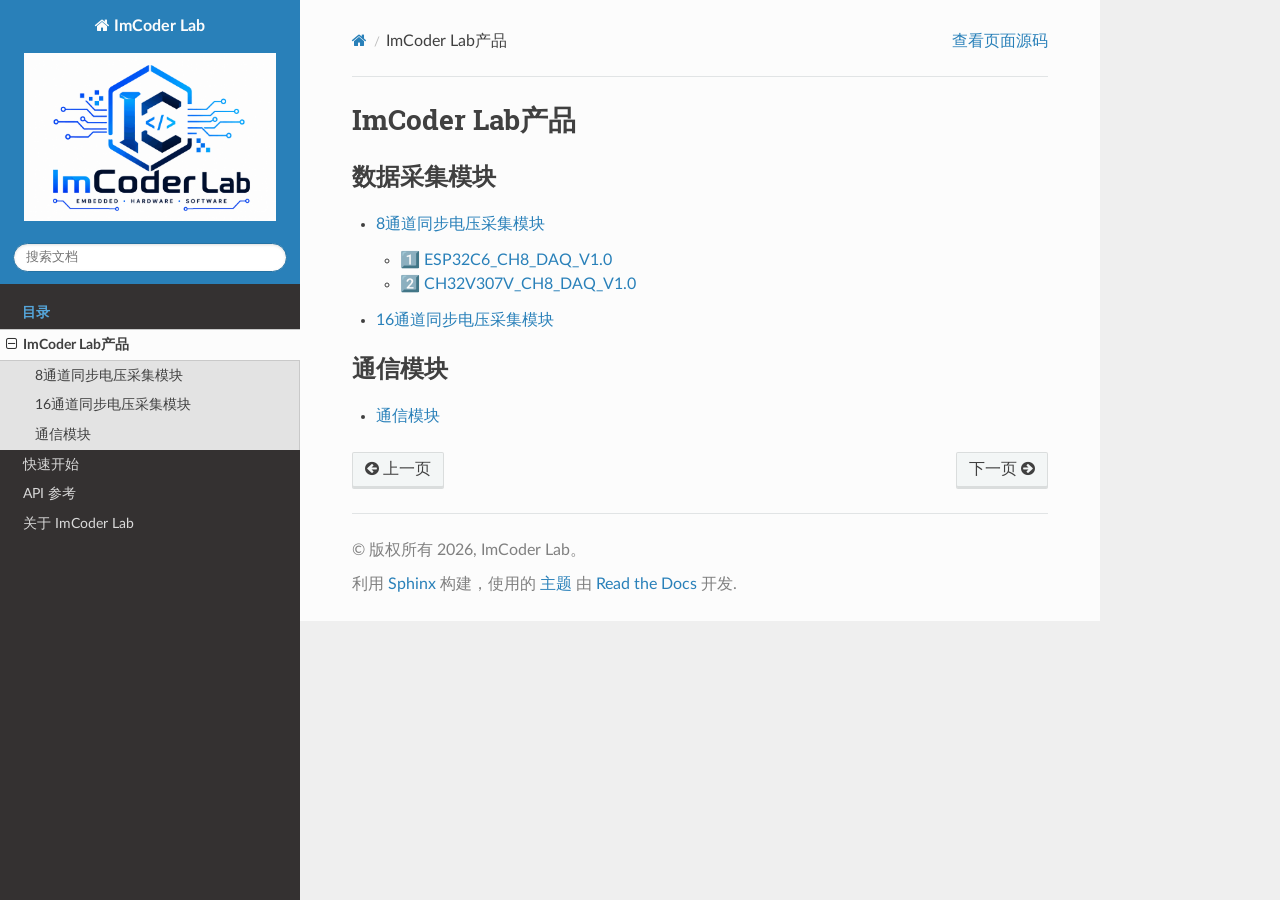
==== commit 9f4b0ee0: "deploy: 986e11bfb878cc20d06be55ec3bfd0ac4bd03d79" ====
--- a/COYOO/index.html
+++ b/COYOO/index.html
@@ -36,7 +36,7 @@
           
           <a href="../index.html" class="icon icon-home">
             ImCoder Lab
-              <img src="../_static/logo.svg" class="logo" alt="Logo"/>
+              <img src="../_static/logo.png" class="logo" alt="Logo"/>
           </a>
 <div role="search">
   <form id="rtd-search-form" class="wy-form" action="../search.html" method="get">
@@ -56,7 +56,7 @@
 </li>
 <li class="toctree-l1"><a class="reference internal" href="../quickstart.html">快速开始</a></li>
 <li class="toctree-l1"><a class="reference internal" href="../api.html">API 参考</a></li>
-<li class="toctree-l1"><a class="reference internal" href="../about.html">关于 ReadDocs</a></li>
+<li class="toctree-l1"><a class="reference internal" href="../about.html">关于 ImCoder Lab</a></li>
 </ul>
 
         </div>
